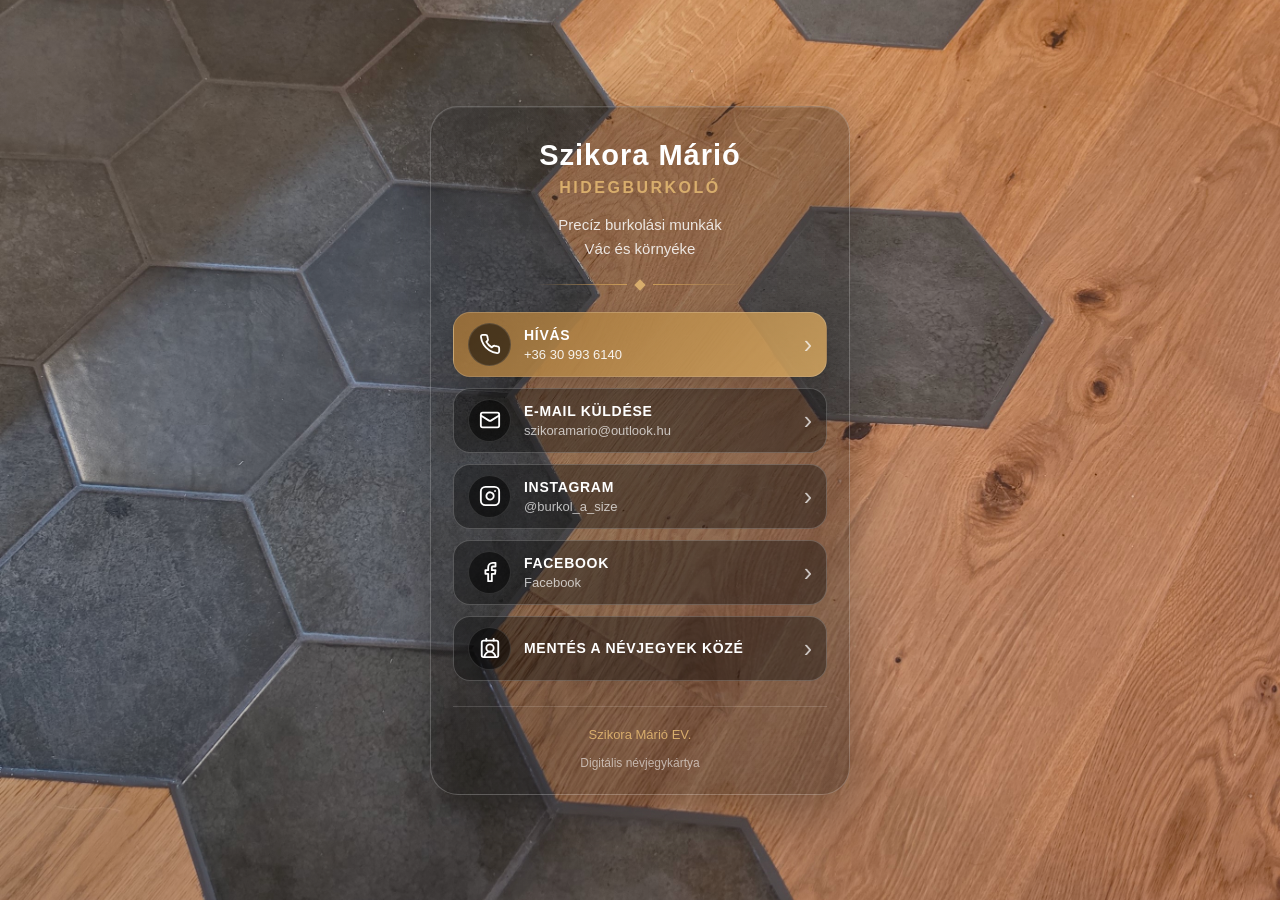
==== index.html @ cb5b865a "Update index.html" ====
<!DOCTYPE html>
<html lang="hu">

<head>
    <meta charset="UTF-8">

    <meta
        name="viewport"
        content="width=device-width, initial-scale=1.0, viewport-fit=cover">

    <meta name="theme-color" content="#111111">

    <title>Digitális névjegykártya</title>


    <!-- =====================================================
                         ITT SZERKESZD AZ ADATOKAT
         ===================================================== -->

    <script>
        const ADATOK = {

            // NÉV
            nev: "Szikora Márió",

            // VEZETÉKNÉV ÉS KERESZTNÉV A TELEFON NÉVJEGYZÉKÉHEZ
            vezeteknev: "Szikora",
            keresztnev: "Márió",

            // FOGLALKOZÁS
            foglalkozas: "Hidegburkoló",

            // RÖVID LEÍRÁS
            leiras: "Precíz burkolási munkák",

            // TELEFONSZÁM
            telefon: "+36 30 993 6140",

            // E-MAIL
            email: "szikoramario@outlook.hu",

            // INSTAGRAM FELHASZNÁLÓNÉV
            instagram: "@burkol_a_size",

            // INSTAGRAM LINK
            instagramLink: "https://instagram.com/burkol_a_size",

            // MUNKATERÜLET
            helyszin: "Vác és környéke",

            // FACEBOOK FELIRAT
            facebook: "Facebook",

            // FACEBOOK LINK
            facebookLink:
                "https://www.facebook.com/profile.php?id=61589594426608",

            // VÁLLALKOZÁS NEVE
            vallalkozas: "Szikora Márió EV.",

            // HÁTTÉRKÉP
            // Az index.html mellé kerüljön ilyen néven a kép.
            hatterkep: "hatter.jpg",

            // A LETÖLTÖTT NÉVJEGYFÁJL NEVE
            vcardFajlnev: "szikora-mario.vcf"
        };
    </script>


    <!-- =====================================================
                   INNENTŐL NEM KELL SZERKESZTENI
         ===================================================== -->

    <style>
        * {
            box-sizing: border-box;
            margin: 0;
            padding: 0;
        }

        html {
            min-height: 100%;
        }

        body {
            min-height: 100vh;

            font-family:
                -apple-system,
                BlinkMacSystemFont,
                "Segoe UI",
                Roboto,
                Arial,
                sans-serif;

            color: white;
            background-color: #111;
            background-size: cover;
            background-position: center;
            background-repeat: no-repeat;
            background-attachment: fixed;

            display: flex;
            align-items: center;
            justify-content: center;

            padding: 30px 16px;
        }

        .card {
            width: 100%;
            max-width: 420px;

            background:
                linear-gradient(
                    145deg,
                    rgba(18, 18, 18, .26),
                    rgba(8, 8, 8, .32)
                );

            border: 1px solid rgba(255, 255, 255, .22);
            border-radius: 28px;

            padding: 32px 22px 24px;

            box-shadow:
                0 20px 55px rgba(0, 0, 0, .32),
                inset 0 1px 0 rgba(255, 255, 255, .08);

            text-align: center;
        }

        h1 {
            font-size: 29px;
            font-weight: 750;
            letter-spacing: 1px;
            margin-bottom: 7px;
        }

        .job {
            color: #d8ad6c;
            font-size: 16px;
            font-weight: 650;
            letter-spacing: 2.5px;
            text-transform: uppercase;
        }

        .description {
            color: rgba(255, 255, 255, .84);
            font-size: 15px;
            line-height: 1.6;
            margin-top: 16px;
            margin-bottom: 20px;
        }

        .divider {
            display: flex;
            align-items: center;
            justify-content: center;
            gap: 9px;
            margin-bottom: 23px;
        }

        .divider::before,
        .divider::after {
            content: "";
            height: 1px;
            flex: 1;
            max-width: 90px;

            background:
                linear-gradient(
                    90deg,
                    transparent,
                    #c99b58
                );
        }

        .divider::after {
            background:
                linear-gradient(
                    90deg,
                    #c99b58,
                    transparent
                );
        }

        .diamond {
            width: 8px;
            height: 8px;
            background: #d8ad6c;
            transform: rotate(45deg);
        }

        .buttons {
            display: flex;
            flex-direction: column;
            gap: 11px;
        }

        .button {
            width: 100%;
            min-height: 64px;

            display: flex;
            align-items: center;

            text-decoration: none;
            color: white;

            background: rgba(15, 15, 15, .42);
            border: 1px solid rgba(255, 255, 255, .20);
            border-radius: 17px;

            padding: 10px 14px;

            cursor: pointer;

            transition:
                transform .18s ease,
                background .18s ease,
                border-color .18s ease;
        }

        .button:hover {
            transform: translateY(-2px);
            background: rgba(25, 25, 25, .60);
            border-color: rgba(216, 173, 108, .65);
        }

        .button:active {
            transform: scale(.985);
        }

        .button.main {
            background:
                linear-gradient(
                    135deg,
                    rgba(159, 113, 55, .88),
                    rgba(210, 164, 95, .88)
                );

            border-color: rgba(255, 255, 255, .15);
            box-shadow: 0 7px 20px rgba(0, 0, 0, .18);
        }

        .icon {
            width: 43px;
            height: 43px;
            min-width: 43px;

            display: flex;
            align-items: center;
            justify-content: center;

            margin-right: 13px;

            border-radius: 50%;
            background: rgba(0, 0, 0, .52);
            border: 1px solid rgba(255, 255, 255, .12);

            color: white;
        }

        .icon svg {
            width: 22px;
            height: 22px;

            stroke: currentColor;
            stroke-width: 2;
            stroke-linecap: round;
            stroke-linejoin: round;

            fill: none;
            display: block;
        }

        .button-text {
            flex: 1;
            min-width: 0;
            text-align: left;
        }

        .button-title,
        .button-subtitle {
            display: block;
        }

        .button-title {
            font-size: 14px;
            font-weight: 750;
            letter-spacing: .7px;
        }

        .button-subtitle {
            font-size: 13px;
            margin-top: 4px;
            color: rgba(255, 255, 255, .70);

            white-space: nowrap;
            overflow: hidden;
            text-overflow: ellipsis;
        }

        .main .button-subtitle {
            color: rgba(255, 255, 255, .90);
        }

        .arrow {
            margin-left: 10px;
            font-size: 25px;
            font-weight: 300;
            opacity: .70;
        }

        footer {
            margin-top: 25px;
            padding-top: 20px;

            border-top: 1px solid rgba(255, 255, 255, .14);

            color: rgba(255, 255, 255, .58);
            font-size: 12px;
        }

        footer strong {
            color: #d8ad6c;
            font-size: 13px;
            font-weight: 500;
        }

        @media (max-width: 480px) {
            body {
                align-items: flex-start;
                padding: 24px 14px 22px;
                background-attachment: scroll;
            }

            .card {
                padding: 30px 17px 20px;
                border-radius: 24px;
            }

            h1 {
                font-size: 25px;
            }

            .job {
                font-size: 14px;
            }

            .button {
                min-height: 60px;
            }
        }
    </style>
</head>

<body>

    <main class="card">

        <h1 id="name"></h1>

        <div
            class="job"
            id="job">
        </div>

        <p
            class="description"
            id="description">
        </p>

        <div class="divider">
            <div class="diamond"></div>
        </div>

        <div class="buttons">

            <!-- TELEFON -->

            <a
                class="button main"
                id="phoneButton">

                <span class="icon">
                    <svg viewBox="0 0 24 24" aria-hidden="true">
                        <path d="M22 16.92v3a2 2 0 0 1-2.18 2 19.79 19.79 0 0 1-8.63-3.07 19.5 19.5 0 0 1-6-6A19.79 19.79 0 0 1 2.12 4.18 2 2 0 0 1 4.11 2h3a2 2 0 0 1 2 1.72c.12.9.33 1.78.62 2.63a2 2 0 0 1-.45 2.11L8 9.73a16 16 0 0 0 6 6l1.27-1.27a2 2 0 0 1 2.11-.45c.85.29 1.73.5 2.63.62A2 2 0 0 1 22 16.92z"></path>
                    </svg>
                </span>

                <span class="button-text">
                    <span class="button-title">
                        HÍVÁS
                    </span>

                    <span
                        class="button-subtitle"
                        id="phoneText">
                    </span>
                </span>

                <span class="arrow">›</span>
            </a>

            <!-- E-MAIL -->

            <a
                class="button"
                id="emailButton">

                <span class="icon">
                    <svg viewBox="0 0 24 24" aria-hidden="true">
                        <rect
                            width="20"
                            height="16"
                            x="2"
                            y="4"
                            rx="2">
                        </rect>

                        <path d="m22 7-8.97 5.7a1.94 1.94 0 0 1-2.06 0L2 7"></path>
                    </svg>
                </span>

                <span class="button-text">
                    <span class="button-title">
                        E-MAIL KÜLDÉSE
                    </span>

                    <span
                        class="button-subtitle"
                        id="emailText">
                    </span>
                </span>

                <span class="arrow">›</span>
            </a>

            <!-- INSTAGRAM -->

            <a
                class="button"
                id="instagramButton"
                target="_blank"
                rel="noopener noreferrer">

                <span class="icon">
                    <svg viewBox="0 0 24 24" aria-hidden="true">
                        <rect
                            width="20"
                            height="20"
                            x="2"
                            y="2"
                            rx="5"
                            ry="5">
                        </rect>

                        <path d="M16 11.37A4 4 0 1 1 12.63 8 4 4 0 0 1 16 11.37z"></path>

                        <line
                            x1="17.5"
                            x2="17.51"
                            y1="6.5"
                            y2="6.5">
                        </line>
                    </svg>
                </span>

                <span class="button-text">
                    <span class="button-title">
                        INSTAGRAM
                    </span>

                    <span
                        class="button-subtitle"
                        id="instagramText">
                    </span>
                </span>

                <span class="arrow">›</span>
            </a>

            <!-- FACEBOOK -->

            <a
                class="button"
                id="facebookButton"
                target="_blank"
                rel="noopener noreferrer">

                <span class="icon">
                    <svg viewBox="0 0 24 24" aria-hidden="true">
                        <path d="M18 2h-3a5 5 0 0 0-5 5v3H7v4h3v8h4v-8h3.5l.5-4h-4V7a1 1 0 0 1 1-1h3z"></path>
                    </svg>
                </span>

                <span class="button-text">
                    <span class="button-title">
                        FACEBOOK
                    </span>

                    <span
                        class="button-subtitle"
                        id="facebookText">
                    </span>
                </span>

                <span class="arrow">›</span>
            </a>

            <!-- NÉVJEGY MENTÉSE -->

            <a
                class="button"
                id="contactButton"
                href="#">

                <span class="icon">
                    <svg viewBox="0 0 24 24" aria-hidden="true">
                        <path d="M16 2v2"></path>
                        <path d="M8 2v2"></path>
                        <path d="M17.915 22a6 6 0 0 0-12 0"></path>

                        <circle
                            cx="12"
                            cy="12"
                            r="4">
                        </circle>

                        <rect
                            x="3"
                            y="4"
                            width="18"
                            height="18"
                            rx="2">
                        </rect>
                    </svg>
                </span>

                <span class="button-text">
                    <span class="button-title">
                        MENTÉS A NÉVJEGYEK KÖZÉ
                    </span>
                </span>

                <span class="arrow">›</span>
            </a>

        </div>

        <footer>
            <strong id="company"></strong>

            <br><br>

            Digitális névjegykártya
        </footer>

    </main>


    <script>
        /* =====================================================
                         ADATOK BETÖLTÉSE
           ===================================================== */

        document.title =
            ADATOK.nev + " | " + ADATOK.foglalkozas;


        /* HÁTTÉRKÉP */

        document.body.style.backgroundImage =
            `linear-gradient(
                rgba(0, 0, 0, .08),
                rgba(0, 0, 0, .16)
            ),
            url("${ADATOK.hatterkep}")`;


        /* NÉV */

        document.getElementById("name").textContent =
            ADATOK.nev;


        /* FOGLALKOZÁS */

        document.getElementById("job").textContent =
            ADATOK.foglalkozas;


        /* LEÍRÁS ÉS HELYSZÍN */

        const description =
            document.getElementById("description");

        description.appendChild(
            document.createTextNode(ADATOK.leiras)
        );

        description.appendChild(
            document.createElement("br")
        );

        description.appendChild(
            document.createTextNode(ADATOK.helyszin)
        );


        /* TELEFON */

        const tisztaTelefon =
            ADATOK.telefon.replace(/\s+/g, "");

        document.getElementById("phoneText").textContent =
            ADATOK.telefon;

        document.getElementById("phoneButton").href =
            "tel:" + tisztaTelefon;


        /* E-MAIL */

        document.getElementById("emailText").textContent =
            ADATOK.email;

        document.getElementById("emailButton").href =
            "mailto:" + ADATOK.email;


        /* INSTAGRAM */

        document.getElementById("instagramText").textContent =
            ADATOK.instagram;

        document.getElementById("instagramButton").href =
            ADATOK.instagramLink;


        /* FACEBOOK */

        document.getElementById("facebookText").textContent =
            ADATOK.facebook;

        document.getElementById("facebookButton").href =
            ADATOK.facebookLink;


        /* VÁLLALKOZÁS */

        document.getElementById("company").textContent =
            ADATOK.vallalkozas;


        /* =====================================================
                       VCARD-BIZTONSÁGOS SZÖVEG
           ===================================================== */

        function vcardSzoveg(szoveg) {
            return String(szoveg ?? "")
                .replace(/\\/g, "\\\\")
                .replace(/\r?\n/g, "\\n")
                .replace(/;/g, "\\;")
                .replace(/,/g, "\\,");
        }


        /* =====================================================
                         NÉVJEGY ELKÉSZÍTÉSE
           ===================================================== */

        function vcardElkeszitese() {
            const sorok = [
                "BEGIN:VCARD",
                "VERSION:3.0",

                "N:" +
                    vcardSzoveg(ADATOK.vezeteknev) + ";" +
                    vcardSzoveg(ADATOK.keresztnev) + ";;;",

                "FN:" +
                    vcardSzoveg(ADATOK.nev),

                "ORG:" +
                    vcardSzoveg(ADATOK.vallalkozas),

                "TITLE:" +
                    vcardSzoveg(ADATOK.foglalkozas),

                "TEL;TYPE=CELL:" +
                    tisztaTelefon,

                "EMAIL;TYPE=INTERNET:" +
                    vcardSzoveg(ADATOK.email),

                "URL;TYPE=Instagram:" +
                    ADATOK.instagramLink,

                "URL;TYPE=Facebook:" +
                    ADATOK.facebookLink,

                "NOTE:" +
                    vcardSzoveg(
                        ADATOK.leiras + " - " + ADATOK.helyszin
                    ),

                "END:VCARD"
            ];

            /*
             * FONTOS:
             * Itt valódi CRLF sortörések készülnek.
             * Az eredeti kódban "\\r\\n" szerepelt,
             * ami nem valódi sortörést hozott létre.
             */

            return sorok.join("\r\n") + "\r\n";
        }


        /* =====================================================
                      ANDROID / IOS NÉVJEGYMENTÉS
           ===================================================== */

        document
            .getElementById("contactButton")
            .addEventListener("click", function (event) {

                event.preventDefault();

                const vcard =
                    vcardElkeszitese();

                const blob =
                    new Blob(
                        [vcard],
                        {
                            type: "text/vcard;charset=utf-8"
                        }
                    );

                const blobUrl =
                    URL.createObjectURL(blob);

                const letoltes =
                    document.createElement("a");

                letoltes.href =
                    blobUrl;

                /*
                 * iPhone/iPad felismerése.
                 *
                 * iOS-en nem adunk download attribútumot,
                 * így a böngésző meg tudja nyitni a névjegyet.
                 *
                 * Androidon és számítógépen letöltjük .vcf-ként.
                 */

                const iOS =
                    /iPad|iPhone|iPod/.test(navigator.userAgent) ||
                    (
                        navigator.platform === "MacIntel" &&
                        navigator.maxTouchPoints > 1
                    );

                if (!iOS) {
                    letoltes.download =
                        ADATOK.vcardFajlnev;
                }

                letoltes.style.display =
                    "none";

                document.body.appendChild(
                    letoltes
                );

                letoltes.click();

                setTimeout(function () {
                    letoltes.remove();

                    URL.revokeObjectURL(
                        blobUrl
                    );
                }, 10000);
            });
    </script>

</body>

</html>
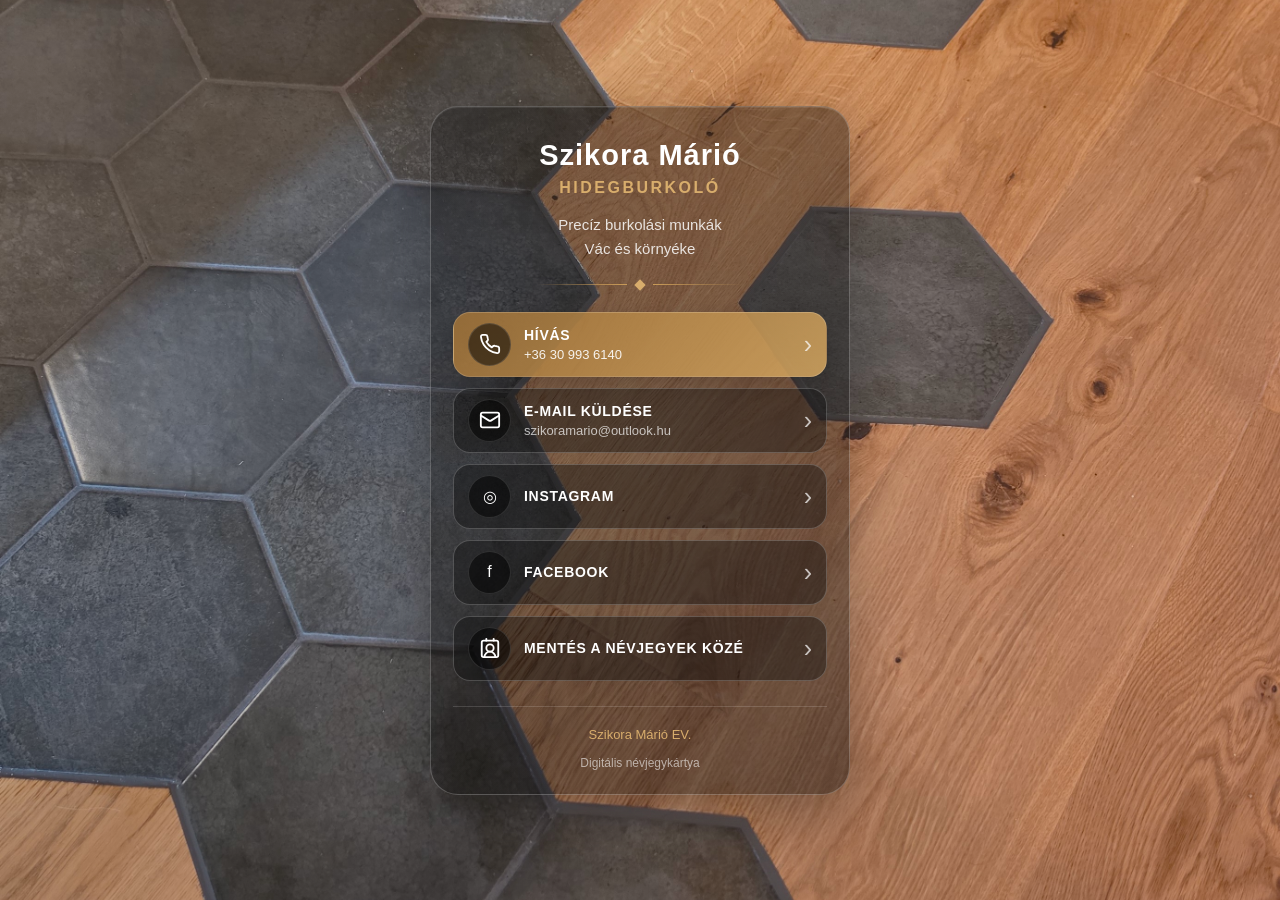
==== commit c7a4785d: "Update index.html" ====
--- a/index.html
+++ b/index.html
@@ -1,797 +1,110 @@
-<!DOCTYPE html>
+<!doctype html>
 <html lang="hu">
+<head>
+  <meta charset="utf-8">
+  <meta name="viewport" content="width=device-width,initial-scale=1,viewport-fit=cover">
+  <meta name="theme-color" content="#111111">
+  <title>Digitális névjegykártya</title>
+  <!-- CSAK EZT A RÉSZT KELL SZERKESZTENED -->
+  <script>
+    const ADATOK = {
+      nev: "Szikora Márió",
+      vezeteknev: "Szikora",
+      keresztnev: "Márió",
+      foglalkozas: "Hidegburkoló",
+      leiras: "Precíz burkolási munkák",
+      telefon: "+36 30 993 6140",
+      email: "szikoramario@outlook.hu",
+      instagram: "@burkol_a_size",
+      instagramLink: "https://instagram.com/burkol_a_size",
+      helyszin: "Vác és környéke",
+      facebook: "Facebook",
+      facebookLink: "https://www.facebook.com/profile.php?id=61589594426608",
+      vallalkozas: "Szikora Márió EV.",
+      hatterkep: "hatter.jpg",
+      vcardFajlnev: "szikora-mario.vcf"
+    };
+  </script>
+  <style>
+    *{box-sizing:border-box;margin:0;padding:0}
+    html{min-height:100%}
+    body{min-height:100vh;font-family:-apple-system,BlinkMacSystemFont,"Segoe UI",Roboto,Arial,sans-serif;color:#fff;background:#111 center/cover no-repeat fixed;display:flex;align-items:center;justify-content:center;padding:30px 16px}
+    .card{width:100%;max-width:420px;background:linear-gradient(145deg,rgba(18,18,18,.38),rgba(8,8,8,.44));border:1px solid rgba(255,255,255,.22);border-radius:28px;padding:32px 22px 24px;box-shadow:0 20px 55px rgba(0,0,0,.32),inset 0 1px 0 rgba(255,255,255,.08);text-align:center}
+    h1{font-size:29px;font-weight:750;letter-spacing:1px;margin-bottom:7px}
+    .job{color:#d8ad6c;font-size:16px;font-weight:650;letter-spacing:2.5px;text-transform:uppercase}
+    .description{color:rgba(255,255,255,.84);font-size:15px;line-height:1.6;margin:16px 0 20px}
+    .divider{display:flex;align-items:center;justify-content:center;gap:9px;margin-bottom:23px}
+    .divider:before,.divider:after{content:"";height:1px;flex:1;max-width:90px;background:linear-gradient(90deg,transparent,#c99b58)}
+    .divider:after{background:linear-gradient(90deg,#c99b58,transparent)}
+    .diamond{width:8px;height:8px;background:#d8ad6c;transform:rotate(45deg)}
+    .buttons{display:flex;flex-direction:column;gap:11px}
+    .button{width:100%;min-height:64px;display:flex;align-items:center;text-decoration:none;color:#fff;background:rgba(15,15,15,.42);border:1px solid rgba(255,255,255,.20);border-radius:17px;padding:10px 14px;transition:transform .18s,background .18s,border-color .18s;cursor:pointer}
+    .button:hover{transform:translateY(-2px);background:rgba(25,25,25,.60);border-color:rgba(216,173,108,.65)}
+    .button:active{transform:scale(.985)}
+    .button.main{background:linear-gradient(135deg,rgba(159,113,55,.88),rgba(210,164,95,.88));border-color:rgba(255,255,255,.15);box-shadow:0 7px 20px rgba(0,0,0,.18)}
+    .icon{width:43px;height:43px;min-width:43px;display:flex;align-items:center;justify-content:center;margin-right:13px;border-radius:50%;background:rgba(0,0,0,.52);border:1px solid rgba(255,255,255,.12)}
+    .icon svg{width:22px;height:22px;stroke:currentColor;stroke-width:2;stroke-linecap:round;stroke-linejoin:round;fill:none}
+    .button-text{flex:1;min-width:0;text-align:left}.button-title,.button-subtitle{display:block}.button-title{font-size:14px;font-weight:750;letter-spacing:.7px}.button-subtitle{font-size:13px;margin-top:4px;color:rgba(255,255,255,.70);white-space:nowrap;overflow:hidden;text-overflow:ellipsis}.main .button-subtitle{color:rgba(255,255,255,.90)}
+    .arrow{margin-left:10px;font-size:25px;font-weight:300;opacity:.70}
+    footer{margin-top:25px;padding-top:20px;border-top:1px solid rgba(255,255,255,.14);color:rgba(255,255,255,.58);font-size:12px}footer strong{color:#d8ad6c;font-size:13px;font-weight:500}
+    @media(max-width:480px){body{align-items:flex-start;padding:24px 14px 22px;background-attachment:scroll}.card{padding:30px 17px 20px;border-radius:24px}h1{font-size:25px}.job{font-size:14px}.button{min-height:60px}}
+  </style>
+</head>
+<body>
+<main class="card">
+  <h1 id="name"></h1>
+  <div class="job" id="job"></div>
+  <p class="description" id="description"></p>
+  <div class="divider"><div class="diamond"></div></div>
+  <div class="buttons">
+    <a class="button main" id="phoneButton"><span class="icon"><svg viewBox="0 0 24 24"><path d="M22 16.92v3a2 2 0 0 1-2.18 2 19.8 19.8 0 0 1-8.63-3.07 19.5 19.5 0 0 1-6-6 19.8 19.8 0 0 1-3.07-8.67A2 2 0 0 1 4.11 2h3a2 2 0 0 1 2 1.72c.12.9.33 1.78.62 2.63a2 2 0 0 1-.45 2.11L8 9.73a16 16 0 0 0 6 6l1.27-1.27a2 2 0 0 1 2.11-.45c.85.29 1.73.5 2.63.62A2 2 0 0 1 22 16.92z"/></svg></span><span class="button-text"><span class="button-title">HÍVÁS</span><span class="button-subtitle" id="phoneText"></span></span><span class="arrow">›</span></a>
+    <a class="button" id="emailButton"><span class="icon"><svg viewBox="0 0 24 24"><rect width="20" height="16" x="2" y="4" rx="2"/><path d="m22 7-8.97 5.7a1.94 1.94 0 0 1-2.06 0L2 7"/></svg></span><span class="button-text"><span class="button-title">E-MAIL KÜLDÉSE</span><span class="button-subtitle" id="emailText"></span></span><span class="arrow">›</span></a>
+    <a class="button" id="instagramButton" target="_blank" rel="noopener"><span class="icon">◎</span><span class="button-text"><span class="button-title">INSTAGRAM</span></span><span class="arrow">›</span></a>
+    <a class="button" id="facebookButton" target="_blank" rel="noopener"><span class="icon">f</span><span class="button-text"><span class="button-title">FACEBOOK</span></span><span class="arrow">›</span></a>
+    <a class="button" id="contactButton" href="#"><span class="icon"><svg viewBox="0 0 24 24"><path d="M16 2v2M8 2v2M17.9 22a6 6 0 0 0-12 0"/><circle cx="12" cy="12" r="4"/><rect x="3" y="4" width="18" height="18" rx="2"/></svg></span><span class="button-text"><span class="button-title">MENTÉS A NÉVJEGYEK KÖZÉ</span></span><span class="arrow">›</span></a>
+  </div>
+  <footer><strong id="company"></strong><br><br>Digitális névjegykártya</footer>
+</main>
+<script>
+  document.title=ADATOK.nev+" | "+ADATOK.foglalkozas;
+  document.body.style.backgroundImage=`linear-gradient(rgba(0,0,0,.08),rgba(0,0,0,.16)),url("${ADATOK.hatterkep}")`;
+  document.getElementById("name").textContent=ADATOK.nev;
+  document.getElementById("job").textContent=ADATOK.foglalkozas;
+  document.getElementById("description").innerHTML="";
+  document.getElementById("description").append(ADATOK.leiras,document.createElement("br"),ADATOK.helyszin);
+  const tisztaTelefon=ADATOK.telefon.replace(/\s+/g,"");
+  document.getElementById("phoneText").textContent=ADATOK.telefon;
+  document.getElementById("phoneButton").href="tel:"+tisztaTelefon;
+  document.getElementById("emailText").textContent=ADATOK.email;
+  document.getElementById("emailButton").href="mailto:"+ADATOK.email;
+  document.getElementById("instagramButton").href=ADATOK.instagramLink;
+  document.getElementById("facebookButton").href=ADATOK.facebookLink;
+  document.getElementById("company").textContent=ADATOK.vallalkozas;
 
-<head>
-    <meta charset="UTF-8">
+  function vcardSzoveg(value){return String(value??"").replace(/\\/g,"\\\\").replace(/\r?\n/g,"\\n").replace(/;/g,"\\;").replace(/,/g,"\\,")}
 
-    <meta
-        name="viewport"
-        content="width=device-width, initial-scale=1.0, viewport-fit=cover">
-
-    <meta name="theme-color" content="#111111">
-
-    <title>Digitális névjegykártya</title>
-
-
-    <!-- =====================================================
-                         ITT SZERKESZD AZ ADATOKAT
-         ===================================================== -->
-
-    <script>
-        const ADATOK = {
-
-            // NÉV
-            nev: "Szikora Márió",
-
-            // VEZETÉKNÉV ÉS KERESZTNÉV A TELEFON NÉVJEGYZÉKÉHEZ
-            vezeteknev: "Szikora",
-            keresztnev: "Márió",
-
-            // FOGLALKOZÁS
-            foglalkozas: "Hidegburkoló",
-
-            // RÖVID LEÍRÁS
-            leiras: "Precíz burkolási munkák",
-
-            // TELEFONSZÁM
-            telefon: "+36 30 993 6140",
-
-            // E-MAIL
-            email: "szikoramario@outlook.hu",
-
-            // INSTAGRAM FELHASZNÁLÓNÉV
-            instagram: "@burkol_a_size",
-
-            // INSTAGRAM LINK
-            instagramLink: "https://instagram.com/burkol_a_size",
-
-            // MUNKATERÜLET
-            helyszin: "Vác és környéke",
-
-            // FACEBOOK FELIRAT
-            facebook: "Facebook",
-
-            // FACEBOOK LINK
-            facebookLink:
-                "https://www.facebook.com/profile.php?id=61589594426608",
-
-            // VÁLLALKOZÁS NEVE
-            vallalkozas: "Szikora Márió EV.",
-
-            // HÁTTÉRKÉP
-            // Az index.html mellé kerüljön ilyen néven a kép.
-            hatterkep: "hatter.jpg",
-
-            // A LETÖLTÖTT NÉVJEGYFÁJL NEVE
-            vcardFajlnev: "szikora-mario.vcf"
-        };
-    </script>
-
-
-    <!-- =====================================================
-                   INNENTŐL NEM KELL SZERKESZTENI
-         ===================================================== -->
-
-    <style>
-        * {
-            box-sizing: border-box;
-            margin: 0;
-            padding: 0;
-        }
-
-        html {
-            min-height: 100%;
-        }
-
-        body {
-            min-height: 100vh;
-
-            font-family:
-                -apple-system,
-                BlinkMacSystemFont,
-                "Segoe UI",
-                Roboto,
-                Arial,
-                sans-serif;
-
-            color: white;
-            background-color: #111;
-            background-size: cover;
-            background-position: center;
-            background-repeat: no-repeat;
-            background-attachment: fixed;
-
-            display: flex;
-            align-items: center;
-            justify-content: center;
-
-            padding: 30px 16px;
-        }
-
-        .card {
-            width: 100%;
-            max-width: 420px;
-
-            background:
-                linear-gradient(
-                    145deg,
-                    rgba(18, 18, 18, .26),
-                    rgba(8, 8, 8, .32)
-                );
-
-            border: 1px solid rgba(255, 255, 255, .22);
-            border-radius: 28px;
-
-            padding: 32px 22px 24px;
-
-            box-shadow:
-                0 20px 55px rgba(0, 0, 0, .32),
-                inset 0 1px 0 rgba(255, 255, 255, .08);
-
-            text-align: center;
-        }
-
-        h1 {
-            font-size: 29px;
-            font-weight: 750;
-            letter-spacing: 1px;
-            margin-bottom: 7px;
-        }
-
-        .job {
-            color: #d8ad6c;
-            font-size: 16px;
-            font-weight: 650;
-            letter-spacing: 2.5px;
-            text-transform: uppercase;
-        }
-
-        .description {
-            color: rgba(255, 255, 255, .84);
-            font-size: 15px;
-            line-height: 1.6;
-            margin-top: 16px;
-            margin-bottom: 20px;
-        }
-
-        .divider {
-            display: flex;
-            align-items: center;
-            justify-content: center;
-            gap: 9px;
-            margin-bottom: 23px;
-        }
-
-        .divider::before,
-        .divider::after {
-            content: "";
-            height: 1px;
-            flex: 1;
-            max-width: 90px;
-
-            background:
-                linear-gradient(
-                    90deg,
-                    transparent,
-                    #c99b58
-                );
-        }
-
-        .divider::after {
-            background:
-                linear-gradient(
-                    90deg,
-                    #c99b58,
-                    transparent
-                );
-        }
-
-        .diamond {
-            width: 8px;
-            height: 8px;
-            background: #d8ad6c;
-            transform: rotate(45deg);
-        }
-
-        .buttons {
-            display: flex;
-            flex-direction: column;
-            gap: 11px;
-        }
-
-        .button {
-            width: 100%;
-            min-height: 64px;
-
-            display: flex;
-            align-items: center;
-
-            text-decoration: none;
-            color: white;
-
-            background: rgba(15, 15, 15, .42);
-            border: 1px solid rgba(255, 255, 255, .20);
-            border-radius: 17px;
-
-            padding: 10px 14px;
-
-            cursor: pointer;
-
-            transition:
-                transform .18s ease,
-                background .18s ease,
-                border-color .18s ease;
-        }
-
-        .button:hover {
-            transform: translateY(-2px);
-            background: rgba(25, 25, 25, .60);
-            border-color: rgba(216, 173, 108, .65);
-        }
-
-        .button:active {
-            transform: scale(.985);
-        }
-
-        .button.main {
-            background:
-                linear-gradient(
-                    135deg,
-                    rgba(159, 113, 55, .88),
-                    rgba(210, 164, 95, .88)
-                );
-
-            border-color: rgba(255, 255, 255, .15);
-            box-shadow: 0 7px 20px rgba(0, 0, 0, .18);
-        }
-
-        .icon {
-            width: 43px;
-            height: 43px;
-            min-width: 43px;
-
-            display: flex;
-            align-items: center;
-            justify-content: center;
-
-            margin-right: 13px;
-
-            border-radius: 50%;
-            background: rgba(0, 0, 0, .52);
-            border: 1px solid rgba(255, 255, 255, .12);
-
-            color: white;
-        }
-
-        .icon svg {
-            width: 22px;
-            height: 22px;
-
-            stroke: currentColor;
-            stroke-width: 2;
-            stroke-linecap: round;
-            stroke-linejoin: round;
-
-            fill: none;
-            display: block;
-        }
-
-        .button-text {
-            flex: 1;
-            min-width: 0;
-            text-align: left;
-        }
-
-        .button-title,
-        .button-subtitle {
-            display: block;
-        }
-
-        .button-title {
-            font-size: 14px;
-            font-weight: 750;
-            letter-spacing: .7px;
-        }
-
-        .button-subtitle {
-            font-size: 13px;
-            margin-top: 4px;
-            color: rgba(255, 255, 255, .70);
-
-            white-space: nowrap;
-            overflow: hidden;
-            text-overflow: ellipsis;
-        }
-
-        .main .button-subtitle {
-            color: rgba(255, 255, 255, .90);
-        }
-
-        .arrow {
-            margin-left: 10px;
-            font-size: 25px;
-            font-weight: 300;
-            opacity: .70;
-        }
-
-        footer {
-            margin-top: 25px;
-            padding-top: 20px;
-
-            border-top: 1px solid rgba(255, 255, 255, .14);
-
-            color: rgba(255, 255, 255, .58);
-            font-size: 12px;
-        }
-
-        footer strong {
-            color: #d8ad6c;
-            font-size: 13px;
-            font-weight: 500;
-        }
-
-        @media (max-width: 480px) {
-            body {
-                align-items: flex-start;
-                padding: 24px 14px 22px;
-                background-attachment: scroll;
-            }
-
-            .card {
-                padding: 30px 17px 20px;
-                border-radius: 24px;
-            }
-
-            h1 {
-                font-size: 25px;
-            }
-
-            .job {
-                font-size: 14px;
-            }
-
-            .button {
-                min-height: 60px;
-            }
-        }
-    </style>
-</head>
-
-<body>
-
-    <main class="card">
-
-        <h1 id="name"></h1>
-
-        <div
-            class="job"
-            id="job">
-        </div>
-
-        <p
-            class="description"
-            id="description">
-        </p>
-
-        <div class="divider">
-            <div class="diamond"></div>
-        </div>
-
-        <div class="buttons">
-
-            <!-- TELEFON -->
-
-            <a
-                class="button main"
-                id="phoneButton">
-
-                <span class="icon">
-                    <svg viewBox="0 0 24 24" aria-hidden="true">
-                        <path d="M22 16.92v3a2 2 0 0 1-2.18 2 19.79 19.79 0 0 1-8.63-3.07 19.5 19.5 0 0 1-6-6A19.79 19.79 0 0 1 2.12 4.18 2 2 0 0 1 4.11 2h3a2 2 0 0 1 2 1.72c.12.9.33 1.78.62 2.63a2 2 0 0 1-.45 2.11L8 9.73a16 16 0 0 0 6 6l1.27-1.27a2 2 0 0 1 2.11-.45c.85.29 1.73.5 2.63.62A2 2 0 0 1 22 16.92z"></path>
-                    </svg>
-                </span>
-
-                <span class="button-text">
-                    <span class="button-title">
-                        HÍVÁS
-                    </span>
-
-                    <span
-                        class="button-subtitle"
-                        id="phoneText">
-                    </span>
-                </span>
-
-                <span class="arrow">›</span>
-            </a>
-
-            <!-- E-MAIL -->
-
-            <a
-                class="button"
-                id="emailButton">
-
-                <span class="icon">
-                    <svg viewBox="0 0 24 24" aria-hidden="true">
-                        <rect
-                            width="20"
-                            height="16"
-                            x="2"
-                            y="4"
-                            rx="2">
-                        </rect>
-
-                        <path d="m22 7-8.97 5.7a1.94 1.94 0 0 1-2.06 0L2 7"></path>
-                    </svg>
-                </span>
-
-                <span class="button-text">
-                    <span class="button-title">
-                        E-MAIL KÜLDÉSE
-                    </span>
-
-                    <span
-                        class="button-subtitle"
-                        id="emailText">
-                    </span>
-                </span>
-
-                <span class="arrow">›</span>
-            </a>
-
-            <!-- INSTAGRAM -->
-
-            <a
-                class="button"
-                id="instagramButton"
-                target="_blank"
-                rel="noopener noreferrer">
-
-                <span class="icon">
-                    <svg viewBox="0 0 24 24" aria-hidden="true">
-                        <rect
-                            width="20"
-                            height="20"
-                            x="2"
-                            y="2"
-                            rx="5"
-                            ry="5">
-                        </rect>
-
-                        <path d="M16 11.37A4 4 0 1 1 12.63 8 4 4 0 0 1 16 11.37z"></path>
-
-                        <line
-                            x1="17.5"
-                            x2="17.51"
-                            y1="6.5"
-                            y2="6.5">
-                        </line>
-                    </svg>
-                </span>
-
-                <span class="button-text">
-                    <span class="button-title">
-                        INSTAGRAM
-                    </span>
-
-                    <span
-                        class="button-subtitle"
-                        id="instagramText">
-                    </span>
-                </span>
-
-                <span class="arrow">›</span>
-            </a>
-
-            <!-- FACEBOOK -->
-
-            <a
-                class="button"
-                id="facebookButton"
-                target="_blank"
-                rel="noopener noreferrer">
-
-                <span class="icon">
-                    <svg viewBox="0 0 24 24" aria-hidden="true">
-                        <path d="M18 2h-3a5 5 0 0 0-5 5v3H7v4h3v8h4v-8h3.5l.5-4h-4V7a1 1 0 0 1 1-1h3z"></path>
-                    </svg>
-                </span>
-
-                <span class="button-text">
-                    <span class="button-title">
-                        FACEBOOK
-                    </span>
-
-                    <span
-                        class="button-subtitle"
-                        id="facebookText">
-                    </span>
-                </span>
-
-                <span class="arrow">›</span>
-            </a>
-
-            <!-- NÉVJEGY MENTÉSE -->
-
-            <a
-                class="button"
-                id="contactButton"
-                href="#">
-
-                <span class="icon">
-                    <svg viewBox="0 0 24 24" aria-hidden="true">
-                        <path d="M16 2v2"></path>
-                        <path d="M8 2v2"></path>
-                        <path d="M17.915 22a6 6 0 0 0-12 0"></path>
-
-                        <circle
-                            cx="12"
-                            cy="12"
-                            r="4">
-                        </circle>
-
-                        <rect
-                            x="3"
-                            y="4"
-                            width="18"
-                            height="18"
-                            rx="2">
-                        </rect>
-                    </svg>
-                </span>
-
-                <span class="button-text">
-                    <span class="button-title">
-                        MENTÉS A NÉVJEGYEK KÖZÉ
-                    </span>
-                </span>
-
-                <span class="arrow">›</span>
-            </a>
-
-        </div>
-
-        <footer>
-            <strong id="company"></strong>
-
-            <br><br>
-
-            Digitális névjegykártya
-        </footer>
-
-    </main>
-
-
-    <script>
-        /* =====================================================
-                         ADATOK BETÖLTÉSE
-           ===================================================== */
-
-        document.title =
-            ADATOK.nev + " | " + ADATOK.foglalkozas;
-
-
-        /* HÁTTÉRKÉP */
-
-        document.body.style.backgroundImage =
-            `linear-gradient(
-                rgba(0, 0, 0, .08),
-                rgba(0, 0, 0, .16)
-            ),
-            url("${ADATOK.hatterkep}")`;
-
-
-        /* NÉV */
-
-        document.getElementById("name").textContent =
-            ADATOK.nev;
-
-
-        /* FOGLALKOZÁS */
-
-        document.getElementById("job").textContent =
-            ADATOK.foglalkozas;
-
-
-        /* LEÍRÁS ÉS HELYSZÍN */
-
-        const description =
-            document.getElementById("description");
-
-        description.appendChild(
-            document.createTextNode(ADATOK.leiras)
-        );
-
-        description.appendChild(
-            document.createElement("br")
-        );
-
-        description.appendChild(
-            document.createTextNode(ADATOK.helyszin)
-        );
-
-
-        /* TELEFON */
-
-        const tisztaTelefon =
-            ADATOK.telefon.replace(/\s+/g, "");
-
-        document.getElementById("phoneText").textContent =
-            ADATOK.telefon;
-
-        document.getElementById("phoneButton").href =
-            "tel:" + tisztaTelefon;
-
-
-        /* E-MAIL */
-
-        document.getElementById("emailText").textContent =
-            ADATOK.email;
-
-        document.getElementById("emailButton").href =
-            "mailto:" + ADATOK.email;
-
-
-        /* INSTAGRAM */
-
-        document.getElementById("instagramText").textContent =
-            ADATOK.instagram;
-
-        document.getElementById("instagramButton").href =
-            ADATOK.instagramLink;
-
-
-        /* FACEBOOK */
-
-        document.getElementById("facebookText").textContent =
-            ADATOK.facebook;
-
-        document.getElementById("facebookButton").href =
-            ADATOK.facebookLink;
-
-
-        /* VÁLLALKOZÁS */
-
-        document.getElementById("company").textContent =
-            ADATOK.vallalkozas;
-
-
-        /* =====================================================
-                       VCARD-BIZTONSÁGOS SZÖVEG
-           ===================================================== */
-
-        function vcardSzoveg(szoveg) {
-            return String(szoveg ?? "")
-                .replace(/\\/g, "\\\\")
-                .replace(/\r?\n/g, "\\n")
-                .replace(/;/g, "\\;")
-                .replace(/,/g, "\\,");
-        }
-
-
-        /* =====================================================
-                         NÉVJEGY ELKÉSZÍTÉSE
-           ===================================================== */
-
-        function vcardElkeszitese() {
-            const sorok = [
-                "BEGIN:VCARD",
-                "VERSION:3.0",
-
-                "N:" +
-                    vcardSzoveg(ADATOK.vezeteknev) + ";" +
-                    vcardSzoveg(ADATOK.keresztnev) + ";;;",
-
-                "FN:" +
-                    vcardSzoveg(ADATOK.nev),
-
-                "ORG:" +
-                    vcardSzoveg(ADATOK.vallalkozas),
-
-                "TITLE:" +
-                    vcardSzoveg(ADATOK.foglalkozas),
-
-                "TEL;TYPE=CELL:" +
-                    tisztaTelefon,
-
-                "EMAIL;TYPE=INTERNET:" +
-                    vcardSzoveg(ADATOK.email),
-
-                "URL;TYPE=Instagram:" +
-                    ADATOK.instagramLink,
-
-                "URL;TYPE=Facebook:" +
-                    ADATOK.facebookLink,
-
-                "NOTE:" +
-                    vcardSzoveg(
-                        ADATOK.leiras + " - " + ADATOK.helyszin
-                    ),
-
-                "END:VCARD"
-            ];
-
-            /*
-             * FONTOS:
-             * Itt valódi CRLF sortörések készülnek.
-             * Az eredeti kódban "\\r\\n" szerepelt,
-             * ami nem valódi sortörést hozott létre.
-             */
-
-            return sorok.join("\r\n") + "\r\n";
-        }
-
-
-        /* =====================================================
-                      ANDROID / IOS NÉVJEGYMENTÉS
-           ===================================================== */
-
-        document
-            .getElementById("contactButton")
-            .addEventListener("click", function (event) {
-
-                event.preventDefault();
-
-                const vcard =
-                    vcardElkeszitese();
-
-                const blob =
-                    new Blob(
-                        [vcard],
-                        {
-                            type: "text/vcard;charset=utf-8"
-                        }
-                    );
-
-                const blobUrl =
-                    URL.createObjectURL(blob);
-
-                const letoltes =
-                    document.createElement("a");
-
-                letoltes.href =
-                    blobUrl;
-
-                /*
-                 * iPhone/iPad felismerése.
-                 *
-                 * iOS-en nem adunk download attribútumot,
-                 * így a böngésző meg tudja nyitni a névjegyet.
-                 *
-                 * Androidon és számítógépen letöltjük .vcf-ként.
-                 */
-
-                const iOS =
-                    /iPad|iPhone|iPod/.test(navigator.userAgent) ||
-                    (
-                        navigator.platform === "MacIntel" &&
-                        navigator.maxTouchPoints > 1
-                    );
-
-                if (!iOS) {
-                    letoltes.download =
-                        ADATOK.vcardFajlnev;
-                }
-
-                letoltes.style.display =
-                    "none";
-
-                document.body.appendChild(
-                    letoltes
-                );
-
-                letoltes.click();
-
-                setTimeout(function () {
-                    letoltes.remove();
-
-                    URL.revokeObjectURL(
-                        blobUrl
-                    );
-                }, 10000);
-            });
-    </script>
-
+  document.getElementById("contactButton").addEventListener("click",function(event){
+    event.preventDefault();
+    /* A mentett névjegy szándékosan csak nevet, telefonszámot és e-mailt tartalmaz. */
+    const vcard=[
+      "BEGIN:VCARD",
+      "VERSION:3.0",
+      "N:"+vcardSzoveg(ADATOK.vezeteknev)+";"+vcardSzoveg(ADATOK.keresztnev)+";;;",
+      "FN:"+vcardSzoveg(ADATOK.nev),
+      "TEL;TYPE=CELL:"+tisztaTelefon,
+      "EMAIL;TYPE=INTERNET:"+vcardSzoveg(ADATOK.email),
+      "END:VCARD"
+    ].join("\r\n")+"\r\n";
+    const url=URL.createObjectURL(new Blob([vcard],{type:"text/vcard;charset=utf-8"}));
+    const link=document.createElement("a");
+    const iOS=/iPad|iPhone|iPod/.test(navigator.userAgent)||(navigator.platform==="MacIntel"&&navigator.maxTouchPoints>1);
+    link.href=url;
+    if(!iOS) link.download=ADATOK.vcardFajlnev;
+    link.style.display="none";
+    document.body.appendChild(link);
+    link.click();
+    setTimeout(function(){link.remove();URL.revokeObjectURL(url)},10000);
+  });
+</script>
 </body>
-
 </html>
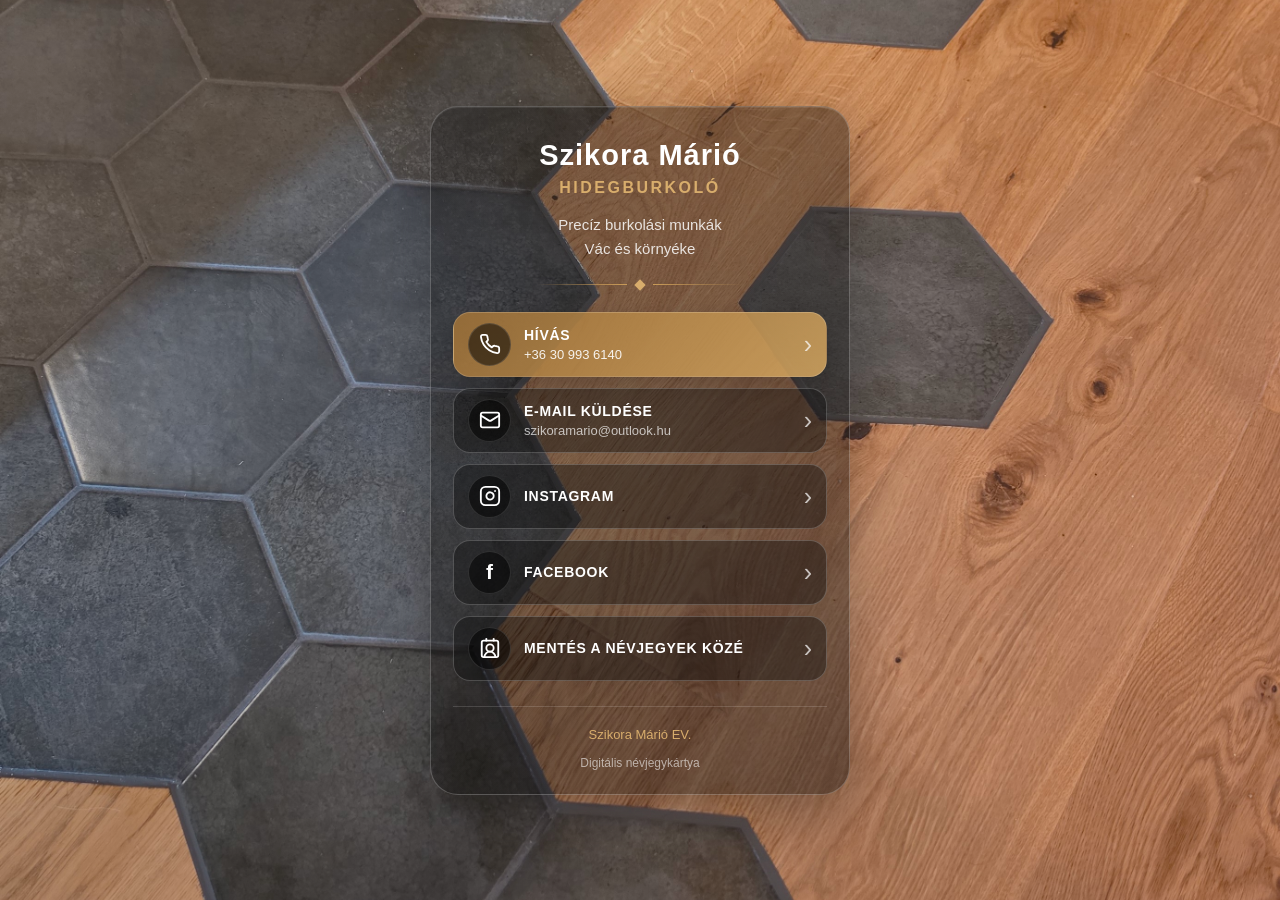
==== commit 15c5f1c1: "Update index.html" ====
--- a/index.html
+++ b/index.html
@@ -5,6 +5,7 @@
   <meta name="viewport" content="width=device-width,initial-scale=1,viewport-fit=cover">
   <meta name="theme-color" content="#111111">
   <title>Digitális névjegykártya</title>
+
   <!-- CSAK EZT A RÉSZT KELL SZERKESZTENED -->
   <script>
     const ADATOK = {
@@ -15,6 +16,10 @@
       leiras: "Precíz burkolási munkák",
       telefon: "+36 30 993 6140",
       email: "szikoramario@outlook.hu",
+
+      // Ez jelenik meg a mentett névjegy munkahely mezőjében
+      nevjegyMegjeloles: "Hidegburkolás",
+
       instagram: "@burkol_a_size",
       instagramLink: "https://instagram.com/burkol_a_size",
       helyszin: "Vác és környéke",
@@ -25,86 +30,669 @@
       vcardFajlnev: "szikora-mario.vcf"
     };
   </script>
+
   <style>
-    *{box-sizing:border-box;margin:0;padding:0}
-    html{min-height:100%}
-    body{min-height:100vh;font-family:-apple-system,BlinkMacSystemFont,"Segoe UI",Roboto,Arial,sans-serif;color:#fff;background:#111 center/cover no-repeat fixed;display:flex;align-items:center;justify-content:center;padding:30px 16px}
-    .card{width:100%;max-width:420px;background:linear-gradient(145deg,rgba(18,18,18,.38),rgba(8,8,8,.44));border:1px solid rgba(255,255,255,.22);border-radius:28px;padding:32px 22px 24px;box-shadow:0 20px 55px rgba(0,0,0,.32),inset 0 1px 0 rgba(255,255,255,.08);text-align:center}
-    h1{font-size:29px;font-weight:750;letter-spacing:1px;margin-bottom:7px}
-    .job{color:#d8ad6c;font-size:16px;font-weight:650;letter-spacing:2.5px;text-transform:uppercase}
-    .description{color:rgba(255,255,255,.84);font-size:15px;line-height:1.6;margin:16px 0 20px}
-    .divider{display:flex;align-items:center;justify-content:center;gap:9px;margin-bottom:23px}
-    .divider:before,.divider:after{content:"";height:1px;flex:1;max-width:90px;background:linear-gradient(90deg,transparent,#c99b58)}
-    .divider:after{background:linear-gradient(90deg,#c99b58,transparent)}
-    .diamond{width:8px;height:8px;background:#d8ad6c;transform:rotate(45deg)}
-    .buttons{display:flex;flex-direction:column;gap:11px}
-    .button{width:100%;min-height:64px;display:flex;align-items:center;text-decoration:none;color:#fff;background:rgba(15,15,15,.42);border:1px solid rgba(255,255,255,.20);border-radius:17px;padding:10px 14px;transition:transform .18s,background .18s,border-color .18s;cursor:pointer}
-    .button:hover{transform:translateY(-2px);background:rgba(25,25,25,.60);border-color:rgba(216,173,108,.65)}
-    .button:active{transform:scale(.985)}
-    .button.main{background:linear-gradient(135deg,rgba(159,113,55,.88),rgba(210,164,95,.88));border-color:rgba(255,255,255,.15);box-shadow:0 7px 20px rgba(0,0,0,.18)}
-    .icon{width:43px;height:43px;min-width:43px;display:flex;align-items:center;justify-content:center;margin-right:13px;border-radius:50%;background:rgba(0,0,0,.52);border:1px solid rgba(255,255,255,.12)}
-    .icon svg{width:22px;height:22px;stroke:currentColor;stroke-width:2;stroke-linecap:round;stroke-linejoin:round;fill:none}
-    .button-text{flex:1;min-width:0;text-align:left}.button-title,.button-subtitle{display:block}.button-title{font-size:14px;font-weight:750;letter-spacing:.7px}.button-subtitle{font-size:13px;margin-top:4px;color:rgba(255,255,255,.70);white-space:nowrap;overflow:hidden;text-overflow:ellipsis}.main .button-subtitle{color:rgba(255,255,255,.90)}
-    .arrow{margin-left:10px;font-size:25px;font-weight:300;opacity:.70}
-    footer{margin-top:25px;padding-top:20px;border-top:1px solid rgba(255,255,255,.14);color:rgba(255,255,255,.58);font-size:12px}footer strong{color:#d8ad6c;font-size:13px;font-weight:500}
-    @media(max-width:480px){body{align-items:flex-start;padding:24px 14px 22px;background-attachment:scroll}.card{padding:30px 17px 20px;border-radius:24px}h1{font-size:25px}.job{font-size:14px}.button{min-height:60px}}
+    * {
+      box-sizing: border-box;
+      margin: 0;
+      padding: 0;
+    }
+
+    html {
+      min-height: 100%;
+    }
+
+    body {
+      min-height: 100vh;
+      font-family:
+        -apple-system,
+        BlinkMacSystemFont,
+        "Segoe UI",
+        Roboto,
+        Arial,
+        sans-serif;
+
+      color: #fff;
+      background-color: #111;
+      background-size: cover;
+      background-position: center;
+      background-repeat: no-repeat;
+      background-attachment: fixed;
+
+      display: flex;
+      align-items: center;
+      justify-content: center;
+
+      padding: 30px 16px;
+    }
+
+    .card {
+      width: 100%;
+      max-width: 420px;
+
+      /* Enyhén sötétebb, homályosítás nélkül */
+      background:
+        linear-gradient(
+          145deg,
+          rgba(18, 18, 18, .38),
+          rgba(8, 8, 8, .44)
+        );
+
+      border: 1px solid rgba(255, 255, 255, .22);
+      border-radius: 28px;
+
+      padding: 32px 22px 24px;
+
+      box-shadow:
+        0 20px 55px rgba(0, 0, 0, .32),
+        inset 0 1px 0 rgba(255, 255, 255, .08);
+
+      text-align: center;
+    }
+
+    h1 {
+      font-size: 29px;
+      font-weight: 750;
+      letter-spacing: 1px;
+      margin-bottom: 7px;
+    }
+
+    .job {
+      color: #d8ad6c;
+      font-size: 16px;
+      font-weight: 650;
+      letter-spacing: 2.5px;
+      text-transform: uppercase;
+    }
+
+    .description {
+      color: rgba(255, 255, 255, .84);
+      font-size: 15px;
+      line-height: 1.6;
+      margin: 16px 0 20px;
+    }
+
+    .divider {
+      display: flex;
+      align-items: center;
+      justify-content: center;
+      gap: 9px;
+      margin-bottom: 23px;
+    }
+
+    .divider::before,
+    .divider::after {
+      content: "";
+      height: 1px;
+      flex: 1;
+      max-width: 90px;
+
+      background:
+        linear-gradient(
+          90deg,
+          transparent,
+          #c99b58
+        );
+    }
+
+    .divider::after {
+      background:
+        linear-gradient(
+          90deg,
+          #c99b58,
+          transparent
+        );
+    }
+
+    .diamond {
+      width: 8px;
+      height: 8px;
+      background: #d8ad6c;
+      transform: rotate(45deg);
+    }
+
+    .buttons {
+      display: flex;
+      flex-direction: column;
+      gap: 11px;
+    }
+
+    .button {
+      width: 100%;
+      min-height: 64px;
+
+      display: flex;
+      align-items: center;
+
+      text-decoration: none;
+      color: #fff;
+
+      background: rgba(15, 15, 15, .42);
+      border: 1px solid rgba(255, 255, 255, .20);
+      border-radius: 17px;
+
+      padding: 10px 14px;
+      cursor: pointer;
+
+      transition:
+        transform .18s ease,
+        background .18s ease,
+        border-color .18s ease;
+    }
+
+    .button:hover {
+      transform: translateY(-2px);
+      background: rgba(25, 25, 25, .60);
+      border-color: rgba(216, 173, 108, .65);
+    }
+
+    .button:active {
+      transform: scale(.985);
+    }
+
+    .button.main {
+      background:
+        linear-gradient(
+          135deg,
+          rgba(159, 113, 55, .88),
+          rgba(210, 164, 95, .88)
+        );
+
+      border-color: rgba(255, 255, 255, .15);
+      box-shadow: 0 7px 20px rgba(0, 0, 0, .18);
+    }
+
+    .icon {
+      width: 43px;
+      height: 43px;
+      min-width: 43px;
+
+      display: flex;
+      align-items: center;
+      justify-content: center;
+
+      margin-right: 13px;
+
+      border-radius: 50%;
+      background: rgba(0, 0, 0, .52);
+      border: 1px solid rgba(255, 255, 255, .12);
+    }
+
+    .icon svg {
+      width: 22px;
+      height: 22px;
+
+      stroke: currentColor;
+      stroke-width: 2;
+      stroke-linecap: round;
+      stroke-linejoin: round;
+
+      fill: none;
+    }
+
+    .social-icon {
+      font-size: 21px;
+      font-weight: 700;
+    }
+
+    .button-text {
+      flex: 1;
+      min-width: 0;
+      text-align: left;
+    }
+
+    .button-title,
+    .button-subtitle {
+      display: block;
+    }
+
+    .button-title {
+      font-size: 14px;
+      font-weight: 750;
+      letter-spacing: .7px;
+    }
+
+    .button-subtitle {
+      font-size: 13px;
+      margin-top: 4px;
+      color: rgba(255, 255, 255, .70);
+
+      white-space: nowrap;
+      overflow: hidden;
+      text-overflow: ellipsis;
+    }
+
+    .main .button-subtitle {
+      color: rgba(255, 255, 255, .90);
+    }
+
+    .arrow {
+      margin-left: 10px;
+      font-size: 25px;
+      font-weight: 300;
+      opacity: .70;
+    }
+
+    footer {
+      margin-top: 25px;
+      padding-top: 20px;
+      border-top: 1px solid rgba(255, 255, 255, .14);
+      color: rgba(255, 255, 255, .58);
+      font-size: 12px;
+    }
+
+    footer strong {
+      color: #d8ad6c;
+      font-size: 13px;
+      font-weight: 500;
+    }
+
+    @media (max-width: 480px) {
+      body {
+        align-items: flex-start;
+        padding: 24px 14px 22px;
+        background-attachment: scroll;
+      }
+
+      .card {
+        padding: 30px 17px 20px;
+        border-radius: 24px;
+      }
+
+      h1 {
+        font-size: 25px;
+      }
+
+      .job {
+        font-size: 14px;
+      }
+
+      .button {
+        min-height: 60px;
+      }
+    }
   </style>
 </head>
+
 <body>
-<main class="card">
-  <h1 id="name"></h1>
-  <div class="job" id="job"></div>
-  <p class="description" id="description"></p>
-  <div class="divider"><div class="diamond"></div></div>
-  <div class="buttons">
-    <a class="button main" id="phoneButton"><span class="icon"><svg viewBox="0 0 24 24"><path d="M22 16.92v3a2 2 0 0 1-2.18 2 19.8 19.8 0 0 1-8.63-3.07 19.5 19.5 0 0 1-6-6 19.8 19.8 0 0 1-3.07-8.67A2 2 0 0 1 4.11 2h3a2 2 0 0 1 2 1.72c.12.9.33 1.78.62 2.63a2 2 0 0 1-.45 2.11L8 9.73a16 16 0 0 0 6 6l1.27-1.27a2 2 0 0 1 2.11-.45c.85.29 1.73.5 2.63.62A2 2 0 0 1 22 16.92z"/></svg></span><span class="button-text"><span class="button-title">HÍVÁS</span><span class="button-subtitle" id="phoneText"></span></span><span class="arrow">›</span></a>
-    <a class="button" id="emailButton"><span class="icon"><svg viewBox="0 0 24 24"><rect width="20" height="16" x="2" y="4" rx="2"/><path d="m22 7-8.97 5.7a1.94 1.94 0 0 1-2.06 0L2 7"/></svg></span><span class="button-text"><span class="button-title">E-MAIL KÜLDÉSE</span><span class="button-subtitle" id="emailText"></span></span><span class="arrow">›</span></a>
-    <a class="button" id="instagramButton" target="_blank" rel="noopener"><span class="icon">◎</span><span class="button-text"><span class="button-title">INSTAGRAM</span></span><span class="arrow">›</span></a>
-    <a class="button" id="facebookButton" target="_blank" rel="noopener"><span class="icon">f</span><span class="button-text"><span class="button-title">FACEBOOK</span></span><span class="arrow">›</span></a>
-    <a class="button" id="contactButton" href="#"><span class="icon"><svg viewBox="0 0 24 24"><path d="M16 2v2M8 2v2M17.9 22a6 6 0 0 0-12 0"/><circle cx="12" cy="12" r="4"/><rect x="3" y="4" width="18" height="18" rx="2"/></svg></span><span class="button-text"><span class="button-title">MENTÉS A NÉVJEGYEK KÖZÉ</span></span><span class="arrow">›</span></a>
-  </div>
-  <footer><strong id="company"></strong><br><br>Digitális névjegykártya</footer>
-</main>
-<script>
-  document.title=ADATOK.nev+" | "+ADATOK.foglalkozas;
-  document.body.style.backgroundImage=`linear-gradient(rgba(0,0,0,.08),rgba(0,0,0,.16)),url("${ADATOK.hatterkep}")`;
-  document.getElementById("name").textContent=ADATOK.nev;
-  document.getElementById("job").textContent=ADATOK.foglalkozas;
-  document.getElementById("description").innerHTML="";
-  document.getElementById("description").append(ADATOK.leiras,document.createElement("br"),ADATOK.helyszin);
-  const tisztaTelefon=ADATOK.telefon.replace(/\s+/g,"");
-  document.getElementById("phoneText").textContent=ADATOK.telefon;
-  document.getElementById("phoneButton").href="tel:"+tisztaTelefon;
-  document.getElementById("emailText").textContent=ADATOK.email;
-  document.getElementById("emailButton").href="mailto:"+ADATOK.email;
-  document.getElementById("instagramButton").href=ADATOK.instagramLink;
-  document.getElementById("facebookButton").href=ADATOK.facebookLink;
-  document.getElementById("company").textContent=ADATOK.vallalkozas;
-
-  function vcardSzoveg(value){return String(value??"").replace(/\\/g,"\\\\").replace(/\r?\n/g,"\\n").replace(/;/g,"\\;").replace(/,/g,"\\,")}
-
-  document.getElementById("contactButton").addEventListener("click",function(event){
-    event.preventDefault();
-    /* A mentett névjegy szándékosan csak nevet, telefonszámot és e-mailt tartalmaz. */
-    const vcard=[
-      "BEGIN:VCARD",
-      "VERSION:3.0",
-      "N:"+vcardSzoveg(ADATOK.vezeteknev)+";"+vcardSzoveg(ADATOK.keresztnev)+";;;",
-      "FN:"+vcardSzoveg(ADATOK.nev),
-      "TEL;TYPE=CELL:"+tisztaTelefon,
-      "EMAIL;TYPE=INTERNET:"+vcardSzoveg(ADATOK.email),
-      "END:VCARD"
-    ].join("\r\n")+"\r\n";
-    const url=URL.createObjectURL(new Blob([vcard],{type:"text/vcard;charset=utf-8"}));
-    const link=document.createElement("a");
-    const iOS=/iPad|iPhone|iPod/.test(navigator.userAgent)||(navigator.platform==="MacIntel"&&navigator.maxTouchPoints>1);
-    link.href=url;
-    if(!iOS) link.download=ADATOK.vcardFajlnev;
-    link.style.display="none";
-    document.body.appendChild(link);
-    link.click();
-    setTimeout(function(){link.remove();URL.revokeObjectURL(url)},10000);
-  });
-</script>
+
+  <main class="card">
+
+    <h1 id="name"></h1>
+
+    <div
+      class="job"
+      id="job">
+    </div>
+
+    <p
+      class="description"
+      id="description">
+    </p>
+
+    <div class="divider">
+      <div class="diamond"></div>
+    </div>
+
+    <div class="buttons">
+
+      <!-- TELEFON -->
+
+      <a
+        class="button main"
+        id="phoneButton">
+
+        <span class="icon">
+          <svg viewBox="0 0 24 24" aria-hidden="true">
+            <path d="M22 16.92v3a2 2 0 0 1-2.18 2 19.8 19.8 0 0 1-8.63-3.07 19.5 19.5 0 0 1-6-6 19.8 19.8 0 0 1-3.07-8.67A2 2 0 0 1 4.11 2h3a2 2 0 0 1 2 1.72c.12.9.33 1.78.62 2.63a2 2 0 0 1-.45 2.11L8 9.73a16 16 0 0 0 6 6l1.27-1.27a2 2 0 0 1 2.11-.45c.85.29 1.73.5 2.63.62A2 2 0 0 1 22 16.92z"></path>
+          </svg>
+        </span>
+
+        <span class="button-text">
+          <span class="button-title">
+            HÍVÁS
+          </span>
+
+          <span
+            class="button-subtitle"
+            id="phoneText">
+          </span>
+        </span>
+
+        <span class="arrow">›</span>
+      </a>
+
+
+      <!-- E-MAIL -->
+
+      <a
+        class="button"
+        id="emailButton">
+
+        <span class="icon">
+          <svg viewBox="0 0 24 24" aria-hidden="true">
+            <rect
+              width="20"
+              height="16"
+              x="2"
+              y="4"
+              rx="2">
+            </rect>
+
+            <path d="m22 7-8.97 5.7a1.94 1.94 0 0 1-2.06 0L2 7"></path>
+          </svg>
+        </span>
+
+        <span class="button-text">
+          <span class="button-title">
+            E-MAIL KÜLDÉSE
+          </span>
+
+          <span
+            class="button-subtitle"
+            id="emailText">
+          </span>
+        </span>
+
+        <span class="arrow">›</span>
+      </a>
+
+
+      <!-- INSTAGRAM -->
+
+      <a
+        class="button"
+        id="instagramButton"
+        target="_blank"
+        rel="noopener noreferrer">
+
+        <span class="icon">
+          <svg viewBox="0 0 24 24" aria-hidden="true">
+            <rect
+              width="20"
+              height="20"
+              x="2"
+              y="2"
+              rx="5"
+              ry="5">
+            </rect>
+
+            <path d="M16 11.37A4 4 0 1 1 12.63 8 4 4 0 0 1 16 11.37z"></path>
+
+            <line
+              x1="17.5"
+              x2="17.51"
+              y1="6.5"
+              y2="6.5">
+            </line>
+          </svg>
+        </span>
+
+        <span class="button-text">
+          <span class="button-title">
+            INSTAGRAM
+          </span>
+        </span>
+
+        <span class="arrow">›</span>
+      </a>
+
+
+      <!-- FACEBOOK -->
+
+      <a
+        class="button"
+        id="facebookButton"
+        target="_blank"
+        rel="noopener noreferrer">
+
+        <span class="icon social-icon">
+          f
+        </span>
+
+        <span class="button-text">
+          <span class="button-title">
+            FACEBOOK
+          </span>
+        </span>
+
+        <span class="arrow">›</span>
+      </a>
+
+
+      <!-- NÉVJEGY MENTÉSE -->
+
+      <a
+        class="button"
+        id="contactButton"
+        href="#">
+
+        <span class="icon">
+          <svg viewBox="0 0 24 24" aria-hidden="true">
+            <path d="M16 2v2"></path>
+            <path d="M8 2v2"></path>
+            <path d="M17.9 22a6 6 0 0 0-12 0"></path>
+
+            <circle
+              cx="12"
+              cy="12"
+              r="4">
+            </circle>
+
+            <rect
+              x="3"
+              y="4"
+              width="18"
+              height="18"
+              rx="2">
+            </rect>
+          </svg>
+        </span>
+
+        <span class="button-text">
+          <span class="button-title">
+            MENTÉS A NÉVJEGYEK KÖZÉ
+          </span>
+        </span>
+
+        <span class="arrow">›</span>
+      </a>
+
+    </div>
+
+    <footer>
+      <strong id="company"></strong>
+
+      <br><br>
+
+      Digitális névjegykártya
+    </footer>
+
+  </main>
+
+
+  <script>
+    /* OLDAL ADATAINAK BETÖLTÉSE */
+
+    document.title =
+      ADATOK.nev + " | " + ADATOK.foglalkozas;
+
+
+    /* HÁTTÉRKÉP */
+
+    document.body.style.backgroundImage =
+      `linear-gradient(
+        rgba(0, 0, 0, .08),
+        rgba(0, 0, 0, .16)
+      ),
+      url("${ADATOK.hatterkep}")`;
+
+
+    /* NÉV */
+
+    document.getElementById("name").textContent =
+      ADATOK.nev;
+
+
+    /* FOGLALKOZÁS */
+
+    document.getElementById("job").textContent =
+      ADATOK.foglalkozas;
+
+
+    /* LEÍRÁS ÉS HELYSZÍN */
+
+    const description =
+      document.getElementById("description");
+
+    description.append(
+      ADATOK.leiras,
+      document.createElement("br"),
+      ADATOK.helyszin
+    );
+
+
+    /* TELEFON */
+
+    const tisztaTelefon =
+      ADATOK.telefon.replace(/\s+/g, "");
+
+    document.getElementById("phoneText").textContent =
+      ADATOK.telefon;
+
+    document.getElementById("phoneButton").href =
+      "tel:" + tisztaTelefon;
+
+
+    /* E-MAIL */
+
+    document.getElementById("emailText").textContent =
+      ADATOK.email;
+
+    document.getElementById("emailButton").href =
+      "mailto:" + ADATOK.email;
+
+
+    /* INSTAGRAM */
+
+    document.getElementById("instagramButton").href =
+      ADATOK.instagramLink;
+
+
+    /* FACEBOOK */
+
+    document.getElementById("facebookButton").href =
+      ADATOK.facebookLink;
+
+
+    /* VÁLLALKOZÁS */
+
+    document.getElementById("company").textContent =
+      ADATOK.vallalkozas;
+
+
+    /* VCARD-BIZTONSÁGOS SZÖVEG */
+
+    function vcardSzoveg(value) {
+      return String(value ?? "")
+        .replace(/\\/g, "\\\\")
+        .replace(/\r?\n/g, "\\n")
+        .replace(/;/g, "\\;")
+        .replace(/,/g, "\\,");
+    }
+
+
+    /* NÉVJEGY MENTÉSE */
+
+    document
+      .getElementById("contactButton")
+      .addEventListener("click", function (event) {
+
+        event.preventDefault();
+
+        /*
+         * A mentett névjegy csak ezt tartalmazza:
+         *
+         * - név
+         * - Hidegburkolás megjelölés
+         * - telefonszám
+         * - e-mail
+         */
+
+        const vcard = [
+          "BEGIN:VCARD",
+          "VERSION:3.0",
+
+          "N:" +
+            vcardSzoveg(ADATOK.vezeteknev) + ";" +
+            vcardSzoveg(ADATOK.keresztnev) + ";;;",
+
+          "FN:" +
+            vcardSzoveg(ADATOK.nev),
+
+          "ORG:" +
+            vcardSzoveg(ADATOK.nevjegyMegjeloles),
+
+          "TEL;TYPE=CELL:" +
+            tisztaTelefon,
+
+          "EMAIL;TYPE=INTERNET:" +
+            vcardSzoveg(ADATOK.email),
+
+          "END:VCARD"
+        ].join("\r\n") + "\r\n";
+
+
+        const blob =
+          new Blob(
+            [vcard],
+            {
+              type: "text/vcard;charset=utf-8"
+            }
+          );
+
+        const url =
+          URL.createObjectURL(blob);
+
+        const link =
+          document.createElement("a");
+
+
+        /* IPHONE ÉS IPAD FELISMERÉSE */
+
+        const iOS =
+          /iPad|iPhone|iPod/.test(navigator.userAgent) ||
+          (
+            navigator.platform === "MacIntel" &&
+            navigator.maxTouchPoints > 1
+          );
+
+
+        link.href = url;
+
+        /*
+         * Androidon letölti a .vcf fájlt.
+         * iPhone-on megnyitja névjegyként.
+         */
+
+        if (!iOS) {
+          link.download =
+            ADATOK.vcardFajlnev;
+        }
+
+        link.style.display =
+          "none";
+
+        document.body.appendChild(link);
+
+        link.click();
+
+        setTimeout(function () {
+          link.remove();
+          URL.revokeObjectURL(url);
+        }, 10000);
+      });
+  </script>
+
 </body>
 </html>
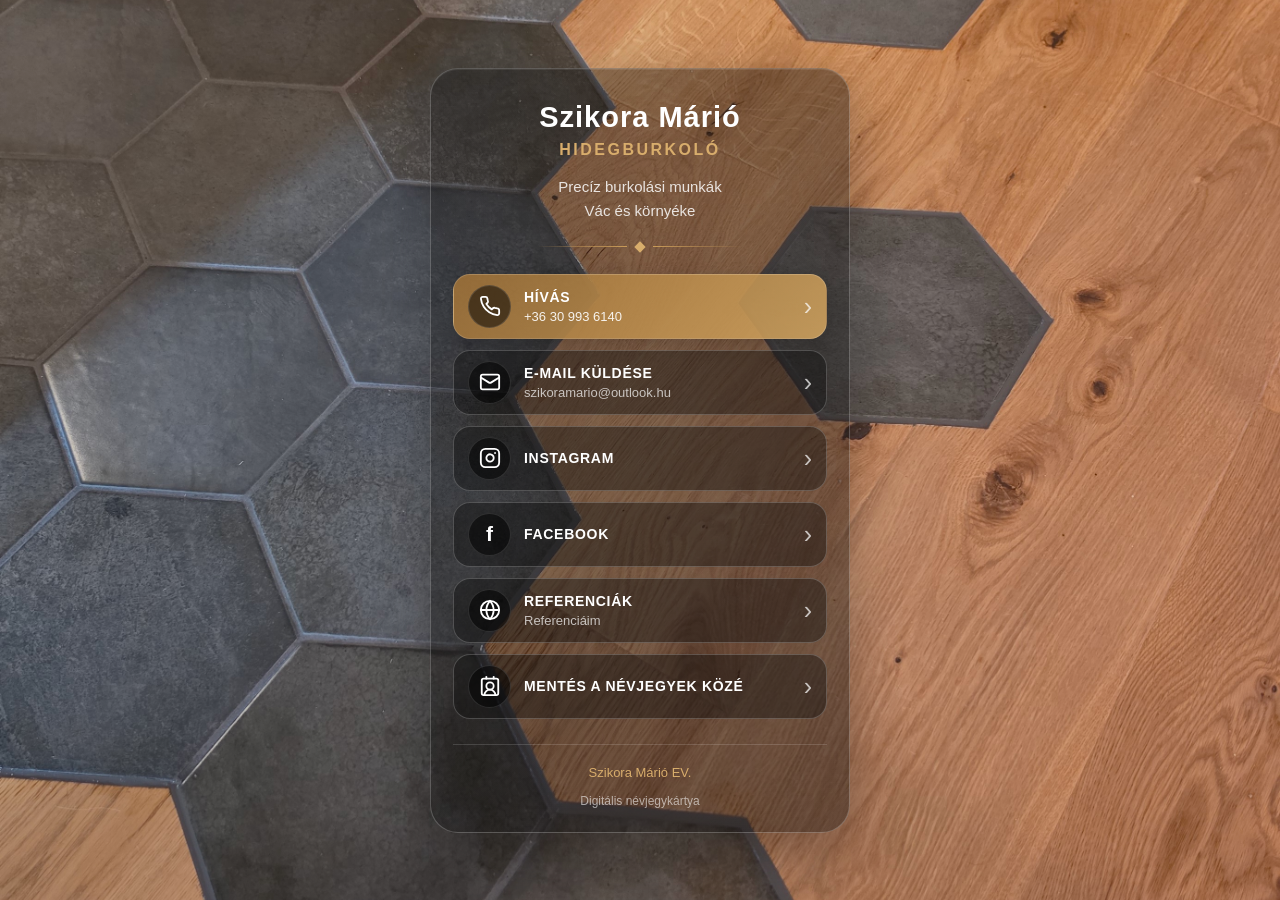
==== commit 4dedfc14: "referenciák" ====
--- a/index.html
+++ b/index.html
@@ -1,3 +1,4 @@
+
 <!doctype html>
 <html lang="hu">
 <head>
@@ -25,6 +26,11 @@
       helyszin: "Vác és környéke",
       facebook: "Facebook",
       facebookLink: "https://www.facebook.com/profile.php?id=61589594426608",
+
+      // Referenciaoldal
+      weboldal: "Referenciáim",
+      weboldalLink: "https://loxysize.github.io/referenciak/",
+
       vallalkozas: "Szikora Márió EV.",
       hatterkep: "hatter.jpg",
       vcardFajlnev: "szikora-mario.vcf"
@@ -70,7 +76,6 @@
       width: 100%;
       max-width: 420px;
 
-      /* Enyhén sötétebb, homályosítás nélkül */
       background:
         linear-gradient(
           145deg,
@@ -316,31 +321,22 @@
 
 <body>
 
-  <main class="card">
-
-    <h1 id="name"></h1>
-
-    <div
-      class="job"
-      id="job">
-    </div>
-
-    <p
-      class="description"
-      id="description">
-    </p>
-
-    <div class="divider">
-      <div class="diamond"></div>
-    </div>
-
-    <div class="buttons">
-
-      <!-- TELEFON -->
-
-      <a
-        class="button main"
-        id="phoneButton">
+<main class="card">
+
+  <h1 id="name"></h1>
+
+  <div class="job" id="job"></div>
+
+  <p class="description" id="description"></p>
+
+  <div class="divider">
+    <div class="diamond"></div>
+  </div>
+
+  <div class="buttons">
+
+    <!-- TELEFON -->
+    <a class="button main" id="phoneButton">
 
         <span class="icon">
           <svg viewBox="0 0 24 24" aria-hidden="true">
@@ -348,351 +344,275 @@
           </svg>
         </span>
 
-        <span class="button-text">
-          <span class="button-title">
-            HÍVÁS
-          </span>
-
-          <span
-            class="button-subtitle"
-            id="phoneText">
-          </span>
-        </span>
-
-        <span class="arrow">›</span>
-      </a>
-
-
-      <!-- E-MAIL -->
-
-      <a
-        class="button"
-        id="emailButton">
+      <span class="button-text">
+          <span class="button-title">HÍVÁS</span>
+          <span class="button-subtitle" id="phoneText"></span>
+        </span>
+
+      <span class="arrow">›</span>
+    </a>
+
+    <!-- E-MAIL -->
+    <a class="button" id="emailButton">
 
         <span class="icon">
           <svg viewBox="0 0 24 24" aria-hidden="true">
-            <rect
-              width="20"
-              height="16"
-              x="2"
-              y="4"
-              rx="2">
-            </rect>
-
+            <rect width="20" height="16" x="2" y="4" rx="2"></rect>
             <path d="m22 7-8.97 5.7a1.94 1.94 0 0 1-2.06 0L2 7"></path>
           </svg>
         </span>
 
-        <span class="button-text">
-          <span class="button-title">
-            E-MAIL KÜLDÉSE
-          </span>
-
-          <span
-            class="button-subtitle"
-            id="emailText">
-          </span>
-        </span>
-
-        <span class="arrow">›</span>
-      </a>
-
-
-      <!-- INSTAGRAM -->
-
-      <a
-        class="button"
-        id="instagramButton"
-        target="_blank"
-        rel="noopener noreferrer">
+      <span class="button-text">
+          <span class="button-title">E-MAIL KÜLDÉSE</span>
+          <span class="button-subtitle" id="emailText"></span>
+        </span>
+
+      <span class="arrow">›</span>
+    </a>
+
+    <!-- INSTAGRAM -->
+    <a class="button" id="instagramButton" target="_blank" rel="noopener noreferrer">
 
         <span class="icon">
           <svg viewBox="0 0 24 24" aria-hidden="true">
-            <rect
-              width="20"
-              height="20"
-              x="2"
-              y="2"
-              rx="5"
-              ry="5">
-            </rect>
-
+            <rect width="20" height="20" x="2" y="2" rx="5" ry="5"></rect>
             <path d="M16 11.37A4 4 0 1 1 12.63 8 4 4 0 0 1 16 11.37z"></path>
-
-            <line
-              x1="17.5"
-              x2="17.51"
-              y1="6.5"
-              y2="6.5">
-            </line>
+            <line x1="17.5" x2="17.51" y1="6.5" y2="6.5"></line>
           </svg>
         </span>
 
-        <span class="button-text">
-          <span class="button-title">
-            INSTAGRAM
-          </span>
-        </span>
-
-        <span class="arrow">›</span>
-      </a>
-
-
-      <!-- FACEBOOK -->
-
-      <a
-        class="button"
-        id="facebookButton"
-        target="_blank"
-        rel="noopener noreferrer">
-
-        <span class="icon social-icon">
-          f
-        </span>
-
-        <span class="button-text">
-          <span class="button-title">
-            FACEBOOK
-          </span>
-        </span>
-
-        <span class="arrow">›</span>
-      </a>
-
-
-      <!-- NÉVJEGY MENTÉSE -->
-
-      <a
-        class="button"
-        id="contactButton"
-        href="#">
+      <span class="button-text">
+          <span class="button-title">INSTAGRAM</span>
+        </span>
+
+      <span class="arrow">›</span>
+    </a>
+
+    <!-- FACEBOOK -->
+    <a class="button" id="facebookButton" target="_blank" rel="noopener noreferrer">
+
+      <span class="icon social-icon">f</span>
+
+      <span class="button-text">
+          <span class="button-title">FACEBOOK</span>
+        </span>
+
+      <span class="arrow">›</span>
+    </a>
+
+    <!-- REFERENCIAOLDAL -->
+    <a class="button" id="websiteButton" target="_blank" rel="noopener noreferrer">
+
+        <span class="icon">
+          <svg viewBox="0 0 24 24" aria-hidden="true">
+            <circle cx="12" cy="12" r="10"></circle>
+            <path d="M2 12h20"></path>
+            <path d="M12 2a15.3 15.3 0 0 1 4 10 15.3 15.3 0 0 1-4 10 15.3 15.3 0 0 1-4-10 15.3 15.3 0 0 1 4-10z"></path>
+          </svg>
+        </span>
+
+      <span class="button-text">
+          <span class="button-title">REFERENCIÁK</span>
+          <span class="button-subtitle" id="websiteText"></span>
+        </span>
+
+      <span class="arrow">›</span>
+    </a>
+
+    <!-- NÉVJEGY MENTÉSE -->
+    <a class="button" id="contactButton" href="#">
 
         <span class="icon">
           <svg viewBox="0 0 24 24" aria-hidden="true">
             <path d="M16 2v2"></path>
             <path d="M8 2v2"></path>
             <path d="M17.9 22a6 6 0 0 0-12 0"></path>
-
-            <circle
-              cx="12"
-              cy="12"
-              r="4">
-            </circle>
-
-            <rect
-              x="3"
-              y="4"
-              width="18"
-              height="18"
-              rx="2">
-            </rect>
+            <circle cx="12" cy="12" r="4"></circle>
+            <rect x="3" y="4" width="18" height="18" rx="2"></rect>
           </svg>
         </span>
 
-        <span class="button-text">
-          <span class="button-title">
-            MENTÉS A NÉVJEGYEK KÖZÉ
-          </span>
-        </span>
-
-        <span class="arrow">›</span>
-      </a>
-
-    </div>
-
-    <footer>
-      <strong id="company"></strong>
-
-      <br><br>
-
-      Digitális névjegykártya
-    </footer>
-
-  </main>
-
-
-  <script>
-    /* OLDAL ADATAINAK BETÖLTÉSE */
-
-    document.title =
-      ADATOK.nev + " | " + ADATOK.foglalkozas;
-
-
-    /* HÁTTÉRKÉP */
-
-    document.body.style.backgroundImage =
-      `linear-gradient(
-        rgba(0, 0, 0, .08),
-        rgba(0, 0, 0, .16)
-      ),
-      url("${ADATOK.hatterkep}")`;
-
-
-    /* NÉV */
-
-    document.getElementById("name").textContent =
-      ADATOK.nev;
-
-
-    /* FOGLALKOZÁS */
-
-    document.getElementById("job").textContent =
-      ADATOK.foglalkozas;
-
-
-    /* LEÍRÁS ÉS HELYSZÍN */
-
-    const description =
-      document.getElementById("description");
-
-    description.append(
-      ADATOK.leiras,
-      document.createElement("br"),
-      ADATOK.helyszin
-    );
-
-
-    /* TELEFON */
-
-    const tisztaTelefon =
-      ADATOK.telefon.replace(/\s+/g, "");
-
-    document.getElementById("phoneText").textContent =
-      ADATOK.telefon;
-
-    document.getElementById("phoneButton").href =
-      "tel:" + tisztaTelefon;
-
-
-    /* E-MAIL */
-
-    document.getElementById("emailText").textContent =
-      ADATOK.email;
-
-    document.getElementById("emailButton").href =
-      "mailto:" + ADATOK.email;
-
-
-    /* INSTAGRAM */
-
-    document.getElementById("instagramButton").href =
-      ADATOK.instagramLink;
-
-
-    /* FACEBOOK */
-
-    document.getElementById("facebookButton").href =
-      ADATOK.facebookLink;
-
-
-    /* VÁLLALKOZÁS */
-
-    document.getElementById("company").textContent =
-      ADATOK.vallalkozas;
-
-
-    /* VCARD-BIZTONSÁGOS SZÖVEG */
-
-    function vcardSzoveg(value) {
-      return String(value ?? "")
-        .replace(/\\/g, "\\\\")
-        .replace(/\r?\n/g, "\\n")
-        .replace(/;/g, "\\;")
-        .replace(/,/g, "\\,");
-    }
-
-
-    /* NÉVJEGY MENTÉSE */
-
-    document
-      .getElementById("contactButton")
-      .addEventListener("click", function (event) {
-
-        event.preventDefault();
-
-        /*
-         * A mentett névjegy csak ezt tartalmazza:
-         *
-         * - név
-         * - Hidegburkolás megjelölés
-         * - telefonszám
-         * - e-mail
-         */
-
-        const vcard = [
-          "BEGIN:VCARD",
-          "VERSION:3.0",
-
-          "N:" +
-            vcardSzoveg(ADATOK.vezeteknev) + ";" +
-            vcardSzoveg(ADATOK.keresztnev) + ";;;",
-
-          "FN:" +
-            vcardSzoveg(ADATOK.nev),
-
-          "ORG:" +
-            vcardSzoveg(ADATOK.nevjegyMegjeloles),
-
-          "TEL;TYPE=CELL:" +
-            tisztaTelefon,
-
-          "EMAIL;TYPE=INTERNET:" +
-            vcardSzoveg(ADATOK.email),
-
-          "END:VCARD"
-        ].join("\r\n") + "\r\n";
-
-
-        const blob =
-          new Blob(
-            [vcard],
-            {
-              type: "text/vcard;charset=utf-8"
-            }
-          );
-
-        const url =
-          URL.createObjectURL(blob);
-
-        const link =
-          document.createElement("a");
-
-
-        /* IPHONE ÉS IPAD FELISMERÉSE */
-
-        const iOS =
-          /iPad|iPhone|iPod/.test(navigator.userAgent) ||
-          (
-            navigator.platform === "MacIntel" &&
-            navigator.maxTouchPoints > 1
-          );
-
-
-        link.href = url;
-
-        /*
-         * Androidon letölti a .vcf fájlt.
-         * iPhone-on megnyitja névjegyként.
-         */
-
-        if (!iOS) {
-          link.download =
-            ADATOK.vcardFajlnev;
-        }
-
-        link.style.display =
-          "none";
-
-        document.body.appendChild(link);
-
-        link.click();
-
-        setTimeout(function () {
-          link.remove();
-          URL.revokeObjectURL(url);
-        }, 10000);
-      });
-  </script>
+      <span class="button-text">
+          <span class="button-title">MENTÉS A NÉVJEGYEK KÖZÉ</span>
+        </span>
+
+      <span class="arrow">›</span>
+    </a>
+
+  </div>
+
+  <footer>
+    <strong id="company"></strong>
+    <br><br>
+    Digitális névjegykártya
+  </footer>
+
+</main>
+
+<script>
+  /* OLDAL ADATAINAK BETÖLTÉSE */
+
+  document.title =
+    ADATOK.nev + " | " + ADATOK.foglalkozas;
+
+  /* HÁTTÉRKÉP */
+
+  document.body.style.backgroundImage =
+    `linear-gradient(
+      rgba(0, 0, 0, .08),
+      rgba(0, 0, 0, .16)
+    ),
+    url("${ADATOK.hatterkep}")`;
+
+  /* NÉV */
+
+  document.getElementById("name").textContent =
+    ADATOK.nev;
+
+  /* FOGLALKOZÁS */
+
+  document.getElementById("job").textContent =
+    ADATOK.foglalkozas;
+
+  /* LEÍRÁS ÉS HELYSZÍN */
+
+  const description =
+    document.getElementById("description");
+
+  description.append(
+    ADATOK.leiras,
+    document.createElement("br"),
+    ADATOK.helyszin
+  );
+
+  /* TELEFON */
+
+  const tisztaTelefon =
+    ADATOK.telefon.replace(/\s+/g, "");
+
+  document.getElementById("phoneText").textContent =
+    ADATOK.telefon;
+
+  document.getElementById("phoneButton").href =
+    "tel:" + tisztaTelefon;
+
+  /* E-MAIL */
+
+  document.getElementById("emailText").textContent =
+    ADATOK.email;
+
+  document.getElementById("emailButton").href =
+    "mailto:" + ADATOK.email;
+
+  /* INSTAGRAM */
+
+  document.getElementById("instagramButton").href =
+    ADATOK.instagramLink;
+
+  /* FACEBOOK */
+
+  document.getElementById("facebookButton").href =
+    ADATOK.facebookLink;
+
+  /* REFERENCIAOLDAL */
+
+  document.getElementById("websiteButton").href =
+    ADATOK.weboldalLink;
+
+  document.getElementById("websiteText").textContent =
+    ADATOK.weboldal;
+
+  /* VÁLLALKOZÁS */
+
+  document.getElementById("company").textContent =
+    ADATOK.vallalkozas;
+
+  /* VCARD-BIZTONSÁGOS SZÖVEG */
+
+  function vcardSzoveg(value) {
+    return String(value ?? "")
+      .replace(/\\/g, "\\\\")
+      .replace(/\r?\n/g, "\\n")
+      .replace(/;/g, "\\;")
+      .replace(/,/g, "\\,");
+  }
+
+  /* NÉVJEGY MENTÉSE */
+
+  document
+    .getElementById("contactButton")
+    .addEventListener("click", function (event) {
+
+      event.preventDefault();
+
+      const vcard = [
+        "BEGIN:VCARD",
+        "VERSION:3.0",
+
+        "N:" +
+          vcardSzoveg(ADATOK.vezeteknev) + ";" +
+          vcardSzoveg(ADATOK.keresztnev) + ";;;",
+
+        "FN:" +
+          vcardSzoveg(ADATOK.nev),
+
+        "ORG:" +
+          vcardSzoveg(ADATOK.nevjegyMegjeloles),
+
+        "TEL;TYPE=CELL:" +
+          tisztaTelefon,
+
+        "EMAIL;TYPE=INTERNET:" +
+          vcardSzoveg(ADATOK.email),
+
+        "URL:" +
+          vcardSzoveg(ADATOK.weboldalLink),
+
+        "END:VCARD"
+      ].join("\r\n") + "\r\n";
+
+      const blob =
+        new Blob(
+          [vcard],
+          {
+            type: "text/vcard;charset=utf-8"
+          }
+        );
+
+      const url =
+        URL.createObjectURL(blob);
+
+      const link =
+        document.createElement("a");
+
+      /* IPHONE ÉS IPAD FELISMERÉSE */
+
+      const iOS =
+        /iPad|iPhone|iPod/.test(navigator.userAgent) ||
+        (
+          navigator.platform === "MacIntel" &&
+          navigator.maxTouchPoints > 1
+        );
+
+      link.href = url;
+
+      if (!iOS) {
+        link.download =
+          ADATOK.vcardFajlnev;
+      }
+
+      link.style.display = "none";
+
+      document.body.appendChild(link);
+
+      link.click();
+
+      setTimeout(function () {
+        link.remove();
+        URL.revokeObjectURL(url);
+      }, 10000);
+    });
+</script>
 
 </body>
 </html>
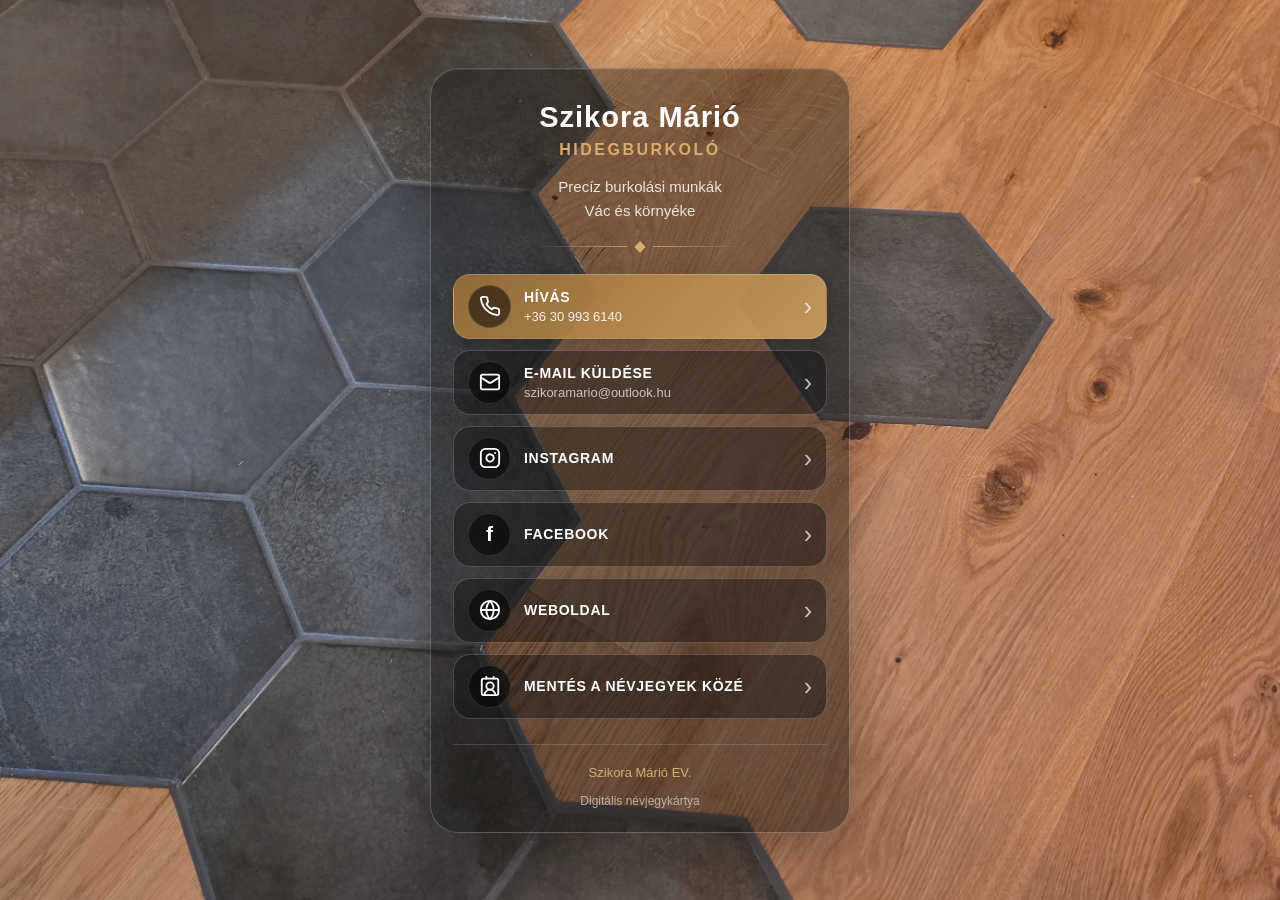
==== commit 8bbf91cd: "Update index.html" ====
--- a/index.html
+++ b/index.html
@@ -27,8 +27,6 @@
       facebook: "Facebook",
       facebookLink: "https://www.facebook.com/profile.php?id=61589594426608",
 
-      // Referenciaoldal
-      weboldal: "Referenciáim",
       weboldalLink: "https://loxysize.github.io/referenciak/",
 
       vallalkozas: "Szikora Márió EV.",
@@ -76,6 +74,7 @@
       width: 100%;
       max-width: 420px;
 
+      /* Enyhén sötétebb, homályosítás nélkül */
       background:
         linear-gradient(
           145deg,
@@ -325,9 +324,15 @@
 
   <h1 id="name"></h1>
 
-  <div class="job" id="job"></div>
-
-  <p class="description" id="description"></p>
+  <div
+          class="job"
+          id="job">
+  </div>
+
+  <p
+          class="description"
+          id="description">
+  </p>
 
   <div class="divider">
     <div class="diamond"></div>
@@ -336,7 +341,10 @@
   <div class="buttons">
 
     <!-- TELEFON -->
-    <a class="button main" id="phoneButton">
+
+    <a
+            class="button main"
+            id="phoneButton">
 
         <span class="icon">
           <svg viewBox="0 0 24 24" aria-hidden="true">
@@ -345,63 +353,124 @@
         </span>
 
       <span class="button-text">
-          <span class="button-title">HÍVÁS</span>
-          <span class="button-subtitle" id="phoneText"></span>
+          <span class="button-title">
+            HÍVÁS
+          </span>
+
+          <span
+                  class="button-subtitle"
+                  id="phoneText">
+          </span>
         </span>
 
       <span class="arrow">›</span>
     </a>
 
+
     <!-- E-MAIL -->
-    <a class="button" id="emailButton">
+
+    <a
+            class="button"
+            id="emailButton">
 
         <span class="icon">
           <svg viewBox="0 0 24 24" aria-hidden="true">
-            <rect width="20" height="16" x="2" y="4" rx="2"></rect>
+            <rect
+                    width="20"
+                    height="16"
+                    x="2"
+                    y="4"
+                    rx="2">
+            </rect>
+
             <path d="m22 7-8.97 5.7a1.94 1.94 0 0 1-2.06 0L2 7"></path>
           </svg>
         </span>
 
       <span class="button-text">
-          <span class="button-title">E-MAIL KÜLDÉSE</span>
-          <span class="button-subtitle" id="emailText"></span>
+          <span class="button-title">
+            E-MAIL KÜLDÉSE
+          </span>
+
+          <span
+                  class="button-subtitle"
+                  id="emailText">
+          </span>
         </span>
 
       <span class="arrow">›</span>
     </a>
 
+
     <!-- INSTAGRAM -->
-    <a class="button" id="instagramButton" target="_blank" rel="noopener noreferrer">
+
+    <a
+            class="button"
+            id="instagramButton"
+            target="_blank"
+            rel="noopener noreferrer">
 
         <span class="icon">
           <svg viewBox="0 0 24 24" aria-hidden="true">
-            <rect width="20" height="20" x="2" y="2" rx="5" ry="5"></rect>
+            <rect
+                    width="20"
+                    height="20"
+                    x="2"
+                    y="2"
+                    rx="5"
+                    ry="5">
+            </rect>
+
             <path d="M16 11.37A4 4 0 1 1 12.63 8 4 4 0 0 1 16 11.37z"></path>
-            <line x1="17.5" x2="17.51" y1="6.5" y2="6.5"></line>
+
+            <line
+                    x1="17.5"
+                    x2="17.51"
+                    y1="6.5"
+                    y2="6.5">
+            </line>
           </svg>
         </span>
 
       <span class="button-text">
-          <span class="button-title">INSTAGRAM</span>
+          <span class="button-title">
+            INSTAGRAM
+          </span>
         </span>
 
       <span class="arrow">›</span>
     </a>
 
+
     <!-- FACEBOOK -->
-    <a class="button" id="facebookButton" target="_blank" rel="noopener noreferrer">
-
-      <span class="icon social-icon">f</span>
+
+    <a
+            class="button"
+            id="facebookButton"
+            target="_blank"
+            rel="noopener noreferrer">
+
+        <span class="icon social-icon">
+          f
+        </span>
 
       <span class="button-text">
-          <span class="button-title">FACEBOOK</span>
+          <span class="button-title">
+            FACEBOOK
+          </span>
         </span>
 
       <span class="arrow">›</span>
     </a>
 
-    <!-- REFERENCIAOLDAL -->
-    <a class="button" id="websiteButton" target="_blank" rel="noopener noreferrer">
+
+    <!-- WEBOLDAL -->
+
+    <a
+            class="button"
+            id="websiteButton"
+            target="_blank"
+            rel="noopener noreferrer">
 
         <span class="icon">
           <svg viewBox="0 0 24 24" aria-hidden="true">
@@ -412,28 +481,48 @@
         </span>
 
       <span class="button-text">
-          <span class="button-title">REFERENCIÁK</span>
-          <span class="button-subtitle" id="websiteText"></span>
+          <span class="button-title">
+            WEBOLDAL
+          </span>
         </span>
 
       <span class="arrow">›</span>
     </a>
 
+
     <!-- NÉVJEGY MENTÉSE -->
-    <a class="button" id="contactButton" href="#">
+
+    <a
+            class="button"
+            id="contactButton"
+            href="#">
 
         <span class="icon">
           <svg viewBox="0 0 24 24" aria-hidden="true">
             <path d="M16 2v2"></path>
             <path d="M8 2v2"></path>
             <path d="M17.9 22a6 6 0 0 0-12 0"></path>
-            <circle cx="12" cy="12" r="4"></circle>
-            <rect x="3" y="4" width="18" height="18" rx="2"></rect>
+
+            <circle
+                    cx="12"
+                    cy="12"
+                    r="4">
+            </circle>
+
+            <rect
+                    x="3"
+                    y="4"
+                    width="18"
+                    height="18"
+                    rx="2">
+            </rect>
           </svg>
         </span>
 
       <span class="button-text">
-          <span class="button-title">MENTÉS A NÉVJEGYEK KÖZÉ</span>
+          <span class="button-title">
+            MENTÉS A NÉVJEGYEK KÖZÉ
+          </span>
         </span>
 
       <span class="arrow">›</span>
@@ -443,17 +532,21 @@
 
   <footer>
     <strong id="company"></strong>
+
     <br><br>
+
     Digitális névjegykártya
   </footer>
 
 </main>
 
+
 <script>
   /* OLDAL ADATAINAK BETÖLTÉSE */
 
   document.title =
     ADATOK.nev + " | " + ADATOK.foglalkozas;
+
 
   /* HÁTTÉRKÉP */
 
@@ -464,15 +557,18 @@
     ),
     url("${ADATOK.hatterkep}")`;
 
+
   /* NÉV */
 
   document.getElementById("name").textContent =
     ADATOK.nev;
 
+
   /* FOGLALKOZÁS */
 
   document.getElementById("job").textContent =
     ADATOK.foglalkozas;
+
 
   /* LEÍRÁS ÉS HELYSZÍN */
 
@@ -485,6 +581,7 @@
     ADATOK.helyszin
   );
 
+
   /* TELEFON */
 
   const tisztaTelefon =
@@ -496,6 +593,7 @@
   document.getElementById("phoneButton").href =
     "tel:" + tisztaTelefon;
 
+
   /* E-MAIL */
 
   document.getElementById("emailText").textContent =
@@ -504,28 +602,30 @@
   document.getElementById("emailButton").href =
     "mailto:" + ADATOK.email;
 
+
   /* INSTAGRAM */
 
   document.getElementById("instagramButton").href =
     ADATOK.instagramLink;
 
+
   /* FACEBOOK */
 
   document.getElementById("facebookButton").href =
     ADATOK.facebookLink;
 
-  /* REFERENCIAOLDAL */
+
+  /* WEBOLDAL */
 
   document.getElementById("websiteButton").href =
     ADATOK.weboldalLink;
 
-  document.getElementById("websiteText").textContent =
-    ADATOK.weboldal;
 
   /* VÁLLALKOZÁS */
 
   document.getElementById("company").textContent =
     ADATOK.vallalkozas;
+
 
   /* VCARD-BIZTONSÁGOS SZÖVEG */
 
@@ -537,6 +637,7 @@
       .replace(/,/g, "\\,");
   }
 
+
   /* NÉVJEGY MENTÉSE */
 
   document
@@ -570,6 +671,7 @@
 
         "END:VCARD"
       ].join("\r\n") + "\r\n";
+
 
       const blob =
         new Blob(
@@ -585,6 +687,7 @@
       const link =
         document.createElement("a");
 
+
       /* IPHONE ÉS IPAD FELISMERÉSE */
 
       const iOS =
@@ -594,14 +697,21 @@
           navigator.maxTouchPoints > 1
         );
 
+
       link.href = url;
+
+      /*
+       * Androidon letölti a .vcf fájlt.
+       * iPhone-on megnyitja névjegyként.
+       */
 
       if (!iOS) {
         link.download =
           ADATOK.vcardFajlnev;
       }
 
-      link.style.display = "none";
+      link.style.display =
+        "none";
 
       document.body.appendChild(link);
 
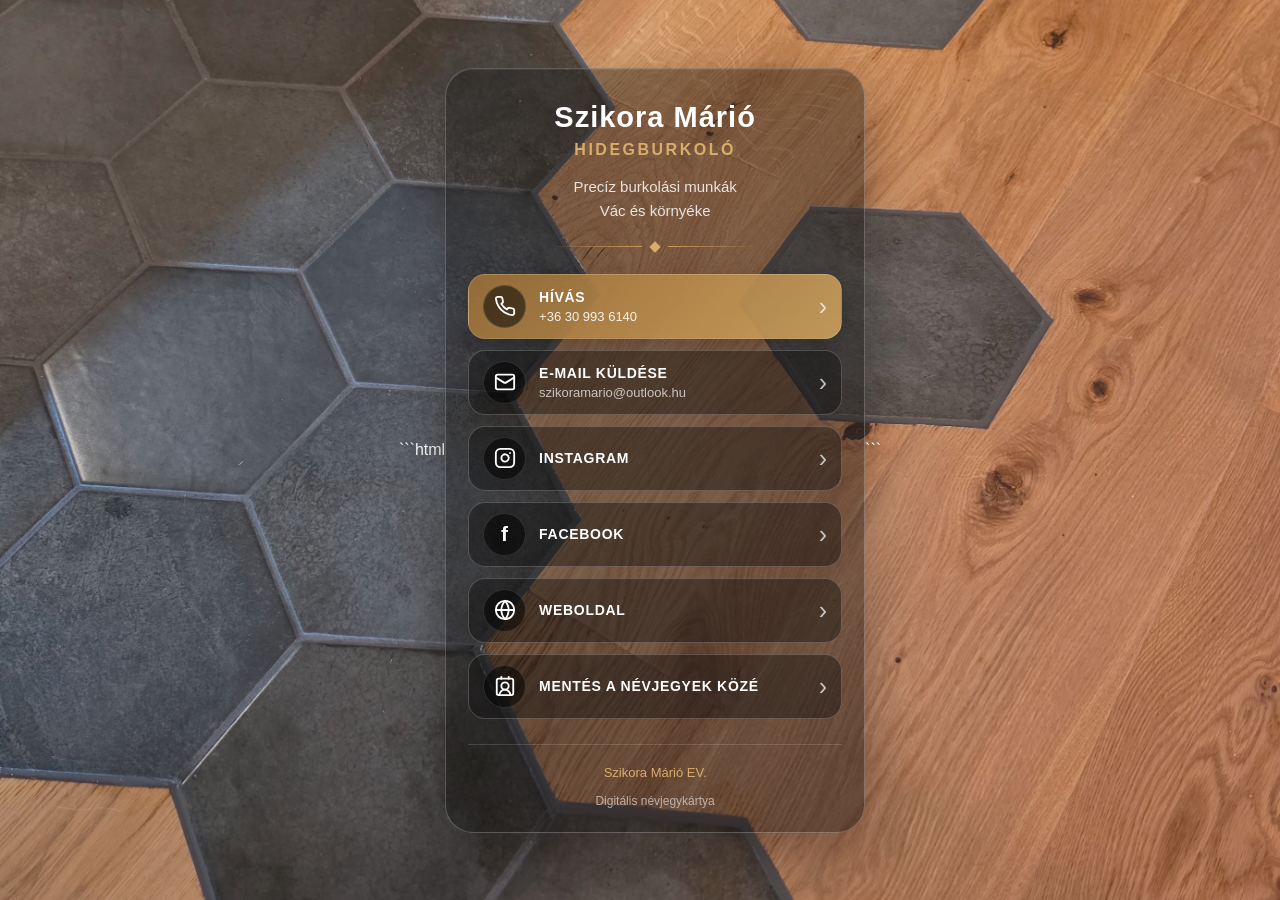
==== commit 940e053f: "Névjegy és referenciák hivatkozásának frissítése" ====
--- a/index.html
+++ b/index.html
@@ -1,350 +1,349 @@
-
+```html
 <!doctype html>
 <html lang="hu">
 <head>
-  <meta charset="utf-8">
-  <meta name="viewport" content="width=device-width,initial-scale=1,viewport-fit=cover">
-  <meta name="theme-color" content="#111111">
-  <title>Digitális névjegykártya</title>
-
-  <!-- CSAK EZT A RÉSZT KELL SZERKESZTENED -->
-  <script>
-    const ADATOK = {
-      nev: "Szikora Márió",
-      vezeteknev: "Szikora",
-      keresztnev: "Márió",
-      foglalkozas: "Hidegburkoló",
-      leiras: "Precíz burkolási munkák",
-      telefon: "+36 30 993 6140",
-      email: "szikoramario@outlook.hu",
-
-      // Ez jelenik meg a mentett névjegy munkahely mezőjében
-      nevjegyMegjeloles: "Hidegburkolás",
-
-      instagram: "@burkol_a_size",
-      instagramLink: "https://instagram.com/burkol_a_size",
-      helyszin: "Vác és környéke",
-      facebook: "Facebook",
-      facebookLink: "https://www.facebook.com/profile.php?id=61589594426608",
-
-      weboldalLink: "https://loxysize.github.io/referenciak/",
-
-      vallalkozas: "Szikora Márió EV.",
-      hatterkep: "hatter.jpg",
-      vcardFajlnev: "szikora-mario.vcf"
-    };
-  </script>
-
-  <style>
-    * {
-      box-sizing: border-box;
-      margin: 0;
-      padding: 0;
-    }
-
-    html {
-      min-height: 100%;
-    }
-
-    body {
-      min-height: 100vh;
-      font-family:
-        -apple-system,
-        BlinkMacSystemFont,
-        "Segoe UI",
-        Roboto,
-        Arial,
-        sans-serif;
-
-      color: #fff;
-      background-color: #111;
-      background-size: cover;
-      background-position: center;
-      background-repeat: no-repeat;
-      background-attachment: fixed;
-
-      display: flex;
-      align-items: center;
-      justify-content: center;
-
-      padding: 30px 16px;
-    }
-
-    .card {
-      width: 100%;
-      max-width: 420px;
-
-      /* Enyhén sötétebb, homályosítás nélkül */
-      background:
-        linear-gradient(
-          145deg,
-          rgba(18, 18, 18, .38),
-          rgba(8, 8, 8, .44)
-        );
-
-      border: 1px solid rgba(255, 255, 255, .22);
-      border-radius: 28px;
-
-      padding: 32px 22px 24px;
-
-      box-shadow:
-        0 20px 55px rgba(0, 0, 0, .32),
-        inset 0 1px 0 rgba(255, 255, 255, .08);
-
-      text-align: center;
-    }
-
-    h1 {
-      font-size: 29px;
-      font-weight: 750;
-      letter-spacing: 1px;
-      margin-bottom: 7px;
-    }
-
-    .job {
-      color: #d8ad6c;
-      font-size: 16px;
-      font-weight: 650;
-      letter-spacing: 2.5px;
-      text-transform: uppercase;
-    }
-
-    .description {
-      color: rgba(255, 255, 255, .84);
-      font-size: 15px;
-      line-height: 1.6;
-      margin: 16px 0 20px;
-    }
-
-    .divider {
-      display: flex;
-      align-items: center;
-      justify-content: center;
-      gap: 9px;
-      margin-bottom: 23px;
-    }
-
-    .divider::before,
-    .divider::after {
-      content: "";
-      height: 1px;
-      flex: 1;
-      max-width: 90px;
-
-      background:
-        linear-gradient(
-          90deg,
-          transparent,
-          #c99b58
-        );
-    }
-
-    .divider::after {
-      background:
-        linear-gradient(
-          90deg,
-          #c99b58,
-          transparent
-        );
-    }
-
-    .diamond {
-      width: 8px;
-      height: 8px;
-      background: #d8ad6c;
-      transform: rotate(45deg);
-    }
-
-    .buttons {
-      display: flex;
-      flex-direction: column;
-      gap: 11px;
-    }
-
-    .button {
-      width: 100%;
-      min-height: 64px;
-
-      display: flex;
-      align-items: center;
-
-      text-decoration: none;
-      color: #fff;
-
-      background: rgba(15, 15, 15, .42);
-      border: 1px solid rgba(255, 255, 255, .20);
-      border-radius: 17px;
-
-      padding: 10px 14px;
-      cursor: pointer;
-
-      transition:
-        transform .18s ease,
-        background .18s ease,
-        border-color .18s ease;
-    }
-
-    .button:hover {
-      transform: translateY(-2px);
-      background: rgba(25, 25, 25, .60);
-      border-color: rgba(216, 173, 108, .65);
-    }
-
-    .button:active {
-      transform: scale(.985);
-    }
-
-    .button.main {
-      background:
-        linear-gradient(
-          135deg,
-          rgba(159, 113, 55, .88),
-          rgba(210, 164, 95, .88)
-        );
-
-      border-color: rgba(255, 255, 255, .15);
-      box-shadow: 0 7px 20px rgba(0, 0, 0, .18);
-    }
-
-    .icon {
-      width: 43px;
-      height: 43px;
-      min-width: 43px;
-
-      display: flex;
-      align-items: center;
-      justify-content: center;
-
-      margin-right: 13px;
-
-      border-radius: 50%;
-      background: rgba(0, 0, 0, .52);
-      border: 1px solid rgba(255, 255, 255, .12);
-    }
-
-    .icon svg {
-      width: 22px;
-      height: 22px;
-
-      stroke: currentColor;
-      stroke-width: 2;
-      stroke-linecap: round;
-      stroke-linejoin: round;
-
-      fill: none;
-    }
-
-    .social-icon {
-      font-size: 21px;
-      font-weight: 700;
-    }
-
-    .button-text {
-      flex: 1;
-      min-width: 0;
-      text-align: left;
-    }
-
-    .button-title,
-    .button-subtitle {
-      display: block;
-    }
-
-    .button-title {
-      font-size: 14px;
-      font-weight: 750;
-      letter-spacing: .7px;
-    }
-
-    .button-subtitle {
-      font-size: 13px;
-      margin-top: 4px;
-      color: rgba(255, 255, 255, .70);
-
-      white-space: nowrap;
-      overflow: hidden;
-      text-overflow: ellipsis;
-    }
-
-    .main .button-subtitle {
-      color: rgba(255, 255, 255, .90);
-    }
-
-    .arrow {
-      margin-left: 10px;
-      font-size: 25px;
-      font-weight: 300;
-      opacity: .70;
-    }
-
-    footer {
-      margin-top: 25px;
-      padding-top: 20px;
-      border-top: 1px solid rgba(255, 255, 255, .14);
-      color: rgba(255, 255, 255, .58);
-      font-size: 12px;
-    }
-
-    footer strong {
-      color: #d8ad6c;
-      font-size: 13px;
-      font-weight: 500;
-    }
-
-    @media (max-width: 480px) {
-      body {
-        align-items: flex-start;
-        padding: 24px 14px 22px;
-        background-attachment: scroll;
-      }
-
-      .card {
-        padding: 30px 17px 20px;
-        border-radius: 24px;
-      }
-
-      h1 {
-        font-size: 25px;
-      }
-
-      .job {
-        font-size: 14px;
-      }
-
-      .button {
-        min-height: 60px;
-      }
-    }
-  </style>
+    <meta charset="utf-8">
+    <meta name="viewport" content="width=device-width,initial-scale=1,viewport-fit=cover">
+    <meta name="theme-color" content="#111111">
+    <title>Digitális névjegykártya</title>
+
+    <!-- CSAK EZT A RÉSZT KELL SZERKESZTENED -->
+    <script>
+        const ADATOK = {
+          nev: "Szikora Márió",
+          vezeteknev: "Szikora",
+          keresztnev: "Márió",
+          foglalkozas: "Hidegburkoló",
+          leiras: "Precíz burkolási munkák",
+          telefon: "+36 30 993 6140",
+          email: "szikoramario@outlook.hu",
+
+          // Ez jelenik meg a mentett névjegy munkahely mezőjében
+          nevjegyMegjeloles: "Hidegburkolás",
+
+          instagram: "@burkol_a_size",
+          instagramLink: "https://instagram.com/burkol_a_size",
+          helyszin: "Vác és környéke",
+          facebook: "Facebook",
+          facebookLink: "https://www.facebook.com/profile.php?id=61589594426608",
+
+          weboldalLink: "https://szikoramario.hu/referenciak/",
+
+          vallalkozas: "Szikora Márió EV.",
+          hatterkep: "hatter.jpg",
+          vcardFajlnev: "szikora-mario.vcf"
+        };
+    </script>
+
+    <style>
+        * {
+          box-sizing: border-box;
+          margin: 0;
+          padding: 0;
+        }
+
+        html {
+          min-height: 100%;
+        }
+
+        body {
+          min-height: 100vh;
+          font-family:
+            -apple-system,
+            BlinkMacSystemFont,
+            "Segoe UI",
+            Roboto,
+            Arial,
+            sans-serif;
+
+          color: #fff;
+          background-color: #111;
+          background-size: cover;
+          background-position: center;
+          background-repeat: no-repeat;
+          background-attachment: fixed;
+
+          display: flex;
+          align-items: center;
+          justify-content: center;
+
+          padding: 30px 16px;
+        }
+
+        .card {
+          width: 100%;
+          max-width: 420px;
+
+          background:
+            linear-gradient(
+              145deg,
+              rgba(18, 18, 18, .38),
+              rgba(8, 8, 8, .44)
+            );
+
+          border: 1px solid rgba(255, 255, 255, .22);
+          border-radius: 28px;
+
+          padding: 32px 22px 24px;
+
+          box-shadow:
+            0 20px 55px rgba(0, 0, 0, .32),
+            inset 0 1px 0 rgba(255, 255, 255, .08);
+
+          text-align: center;
+        }
+
+        h1 {
+          font-size: 29px;
+          font-weight: 750;
+          letter-spacing: 1px;
+          margin-bottom: 7px;
+        }
+
+        .job {
+          color: #d8ad6c;
+          font-size: 16px;
+          font-weight: 650;
+          letter-spacing: 2.5px;
+          text-transform: uppercase;
+        }
+
+        .description {
+          color: rgba(255, 255, 255, .84);
+          font-size: 15px;
+          line-height: 1.6;
+          margin: 16px 0 20px;
+        }
+
+        .divider {
+          display: flex;
+          align-items: center;
+          justify-content: center;
+          gap: 9px;
+          margin-bottom: 23px;
+        }
+
+        .divider::before,
+        .divider::after {
+          content: "";
+          height: 1px;
+          flex: 1;
+          max-width: 90px;
+
+          background:
+            linear-gradient(
+              90deg,
+              transparent,
+              #c99b58
+            );
+        }
+
+        .divider::after {
+          background:
+            linear-gradient(
+              90deg,
+              #c99b58,
+              transparent
+            );
+        }
+
+        .diamond {
+          width: 8px;
+          height: 8px;
+          background: #d8ad6c;
+          transform: rotate(45deg);
+        }
+
+        .buttons {
+          display: flex;
+          flex-direction: column;
+          gap: 11px;
+        }
+
+        .button {
+          width: 100%;
+          min-height: 64px;
+
+          display: flex;
+          align-items: center;
+
+          text-decoration: none;
+          color: #fff;
+
+          background: rgba(15, 15, 15, .42);
+          border: 1px solid rgba(255, 255, 255, .20);
+          border-radius: 17px;
+
+          padding: 10px 14px;
+          cursor: pointer;
+
+          transition:
+            transform .18s ease,
+            background .18s ease,
+            border-color .18s ease;
+        }
+
+        .button:hover {
+          transform: translateY(-2px);
+          background: rgba(25, 25, 25, .60);
+          border-color: rgba(216, 173, 108, .65);
+        }
+
+        .button:active {
+          transform: scale(.985);
+        }
+
+        .button.main {
+          background:
+            linear-gradient(
+              135deg,
+              rgba(159, 113, 55, .88),
+              rgba(210, 164, 95, .88)
+            );
+
+          border-color: rgba(255, 255, 255, .15);
+          box-shadow: 0 7px 20px rgba(0, 0, 0, .18);
+        }
+
+        .icon {
+          width: 43px;
+          height: 43px;
+          min-width: 43px;
+
+          display: flex;
+          align-items: center;
+          justify-content: center;
+
+          margin-right: 13px;
+
+          border-radius: 50%;
+          background: rgba(0, 0, 0, .52);
+          border: 1px solid rgba(255, 255, 255, .12);
+        }
+
+        .icon svg {
+          width: 22px;
+          height: 22px;
+
+          stroke: currentColor;
+          stroke-width: 2;
+          stroke-linecap: round;
+          stroke-linejoin: round;
+
+          fill: none;
+        }
+
+        .social-icon {
+          font-size: 21px;
+          font-weight: 700;
+        }
+
+        .button-text {
+          flex: 1;
+          min-width: 0;
+          text-align: left;
+        }
+
+        .button-title,
+        .button-subtitle {
+          display: block;
+        }
+
+        .button-title {
+          font-size: 14px;
+          font-weight: 750;
+          letter-spacing: .7px;
+        }
+
+        .button-subtitle {
+          font-size: 13px;
+          margin-top: 4px;
+          color: rgba(255, 255, 255, .70);
+
+          white-space: nowrap;
+          overflow: hidden;
+          text-overflow: ellipsis;
+        }
+
+        .main .button-subtitle {
+          color: rgba(255, 255, 255, .90);
+        }
+
+        .arrow {
+          margin-left: 10px;
+          font-size: 25px;
+          font-weight: 300;
+          opacity: .70;
+        }
+
+        footer {
+          margin-top: 25px;
+          padding-top: 20px;
+          border-top: 1px solid rgba(255, 255, 255, .14);
+          color: rgba(255, 255, 255, .58);
+          font-size: 12px;
+        }
+
+        footer strong {
+          color: #d8ad6c;
+          font-size: 13px;
+          font-weight: 500;
+        }
+
+        @media (max-width: 480px) {
+          body {
+            align-items: flex-start;
+            padding: 24px 14px 22px;
+            background-attachment: scroll;
+          }
+
+          .card {
+            padding: 30px 17px 20px;
+            border-radius: 24px;
+          }
+
+          h1 {
+            font-size: 25px;
+          }
+
+          .job {
+            font-size: 14px;
+          }
+
+          .button {
+            min-height: 60px;
+          }
+        }
+    </style>
 </head>
 
 <body>
 
 <main class="card">
 
-  <h1 id="name"></h1>
-
-  <div
-          class="job"
-          id="job">
-  </div>
-
-  <p
-          class="description"
-          id="description">
-  </p>
-
-  <div class="divider">
-    <div class="diamond"></div>
-  </div>
-
-  <div class="buttons">
-
-    <!-- TELEFON -->
-
-    <a
-            class="button main"
-            id="phoneButton">
+    <h1 id="name"></h1>
+
+    <div
+            class="job"
+            id="job">
+    </div>
+
+    <p
+            class="description"
+            id="description">
+    </p>
+
+    <div class="divider">
+        <div class="diamond"></div>
+    </div>
+
+    <div class="buttons">
+
+        <!-- TELEFON -->
+
+        <a
+                class="button main"
+                id="phoneButton">
 
         <span class="icon">
           <svg viewBox="0 0 24 24" aria-hidden="true">
@@ -352,7 +351,7 @@
           </svg>
         </span>
 
-      <span class="button-text">
+            <span class="button-text">
           <span class="button-title">
             HÍVÁS
           </span>
@@ -363,15 +362,15 @@
           </span>
         </span>
 
-      <span class="arrow">›</span>
-    </a>
-
-
-    <!-- E-MAIL -->
-
-    <a
-            class="button"
-            id="emailButton">
+            <span class="arrow">›</span>
+        </a>
+
+
+        <!-- E-MAIL -->
+
+        <a
+                class="button"
+                id="emailButton">
 
         <span class="icon">
           <svg viewBox="0 0 24 24" aria-hidden="true">
@@ -387,7 +386,7 @@
           </svg>
         </span>
 
-      <span class="button-text">
+            <span class="button-text">
           <span class="button-title">
             E-MAIL KÜLDÉSE
           </span>
@@ -398,17 +397,17 @@
           </span>
         </span>
 
-      <span class="arrow">›</span>
-    </a>
-
-
-    <!-- INSTAGRAM -->
-
-    <a
-            class="button"
-            id="instagramButton"
-            target="_blank"
-            rel="noopener noreferrer">
+            <span class="arrow">›</span>
+        </a>
+
+
+        <!-- INSTAGRAM -->
+
+        <a
+                class="button"
+                id="instagramButton"
+                target="_blank"
+                rel="noopener noreferrer">
 
         <span class="icon">
           <svg viewBox="0 0 24 24" aria-hidden="true">
@@ -432,45 +431,45 @@
           </svg>
         </span>
 
-      <span class="button-text">
+            <span class="button-text">
           <span class="button-title">
             INSTAGRAM
           </span>
         </span>
 
-      <span class="arrow">›</span>
-    </a>
-
-
-    <!-- FACEBOOK -->
-
-    <a
-            class="button"
-            id="facebookButton"
-            target="_blank"
-            rel="noopener noreferrer">
+            <span class="arrow">›</span>
+        </a>
+
+
+        <!-- FACEBOOK -->
+
+        <a
+                class="button"
+                id="facebookButton"
+                target="_blank"
+                rel="noopener noreferrer">
 
         <span class="icon social-icon">
           f
         </span>
 
-      <span class="button-text">
+            <span class="button-text">
           <span class="button-title">
             FACEBOOK
           </span>
         </span>
 
-      <span class="arrow">›</span>
-    </a>
-
-
-    <!-- WEBOLDAL -->
-
-    <a
-            class="button"
-            id="websiteButton"
-            target="_blank"
-            rel="noopener noreferrer">
+            <span class="arrow">›</span>
+        </a>
+
+
+        <!-- WEBOLDAL -->
+
+        <a
+                class="button"
+                id="websiteButton"
+                target="_blank"
+                rel="noopener noreferrer">
 
         <span class="icon">
           <svg viewBox="0 0 24 24" aria-hidden="true">
@@ -480,22 +479,22 @@
           </svg>
         </span>
 
-      <span class="button-text">
+            <span class="button-text">
           <span class="button-title">
             WEBOLDAL
           </span>
         </span>
 
-      <span class="arrow">›</span>
-    </a>
-
-
-    <!-- NÉVJEGY MENTÉSE -->
-
-    <a
-            class="button"
-            id="contactButton"
-            href="#">
+            <span class="arrow">›</span>
+        </a>
+
+
+        <!-- NÉVJEGY MENTÉSE -->
+
+        <a
+                class="button"
+                id="contactButton"
+                href="#">
 
         <span class="icon">
           <svg viewBox="0 0 24 24" aria-hidden="true">
@@ -519,210 +518,211 @@
           </svg>
         </span>
 
-      <span class="button-text">
+            <span class="button-text">
           <span class="button-title">
             MENTÉS A NÉVJEGYEK KÖZÉ
           </span>
         </span>
 
-      <span class="arrow">›</span>
-    </a>
-
-  </div>
-
-  <footer>
-    <strong id="company"></strong>
-
-    <br><br>
-
-    Digitális névjegykártya
-  </footer>
+            <span class="arrow">›</span>
+        </a>
+
+    </div>
+
+    <footer>
+        <strong id="company"></strong>
+
+        <br><br>
+
+        Digitális névjegykártya
+    </footer>
 
 </main>
 
 
 <script>
-  /* OLDAL ADATAINAK BETÖLTÉSE */
-
-  document.title =
-    ADATOK.nev + " | " + ADATOK.foglalkozas;
-
-
-  /* HÁTTÉRKÉP */
-
-  document.body.style.backgroundImage =
-    `linear-gradient(
-      rgba(0, 0, 0, .08),
-      rgba(0, 0, 0, .16)
-    ),
-    url("${ADATOK.hatterkep}")`;
-
-
-  /* NÉV */
-
-  document.getElementById("name").textContent =
-    ADATOK.nev;
-
-
-  /* FOGLALKOZÁS */
-
-  document.getElementById("job").textContent =
-    ADATOK.foglalkozas;
-
-
-  /* LEÍRÁS ÉS HELYSZÍN */
-
-  const description =
-    document.getElementById("description");
-
-  description.append(
-    ADATOK.leiras,
-    document.createElement("br"),
-    ADATOK.helyszin
-  );
-
-
-  /* TELEFON */
-
-  const tisztaTelefon =
-    ADATOK.telefon.replace(/\s+/g, "");
-
-  document.getElementById("phoneText").textContent =
-    ADATOK.telefon;
-
-  document.getElementById("phoneButton").href =
-    "tel:" + tisztaTelefon;
-
-
-  /* E-MAIL */
-
-  document.getElementById("emailText").textContent =
-    ADATOK.email;
-
-  document.getElementById("emailButton").href =
-    "mailto:" + ADATOK.email;
-
-
-  /* INSTAGRAM */
-
-  document.getElementById("instagramButton").href =
-    ADATOK.instagramLink;
-
-
-  /* FACEBOOK */
-
-  document.getElementById("facebookButton").href =
-    ADATOK.facebookLink;
-
-
-  /* WEBOLDAL */
-
-  document.getElementById("websiteButton").href =
-    ADATOK.weboldalLink;
-
-
-  /* VÁLLALKOZÁS */
-
-  document.getElementById("company").textContent =
-    ADATOK.vallalkozas;
-
-
-  /* VCARD-BIZTONSÁGOS SZÖVEG */
-
-  function vcardSzoveg(value) {
-    return String(value ?? "")
-      .replace(/\\/g, "\\\\")
-      .replace(/\r?\n/g, "\\n")
-      .replace(/;/g, "\\;")
-      .replace(/,/g, "\\,");
-  }
-
-
-  /* NÉVJEGY MENTÉSE */
-
-  document
-    .getElementById("contactButton")
-    .addEventListener("click", function (event) {
-
-      event.preventDefault();
-
-      const vcard = [
-        "BEGIN:VCARD",
-        "VERSION:3.0",
-
-        "N:" +
-          vcardSzoveg(ADATOK.vezeteknev) + ";" +
-          vcardSzoveg(ADATOK.keresztnev) + ";;;",
-
-        "FN:" +
-          vcardSzoveg(ADATOK.nev),
-
-        "ORG:" +
-          vcardSzoveg(ADATOK.nevjegyMegjeloles),
-
-        "TEL;TYPE=CELL:" +
-          tisztaTelefon,
-
-        "EMAIL;TYPE=INTERNET:" +
-          vcardSzoveg(ADATOK.email),
-
-        "URL:" +
-          vcardSzoveg(ADATOK.weboldalLink),
-
-        "END:VCARD"
-      ].join("\r\n") + "\r\n";
-
-
-      const blob =
-        new Blob(
-          [vcard],
-          {
-            type: "text/vcard;charset=utf-8"
-          }
-        );
-
-      const url =
-        URL.createObjectURL(blob);
-
-      const link =
-        document.createElement("a");
-
-
-      /* IPHONE ÉS IPAD FELISMERÉSE */
-
-      const iOS =
-        /iPad|iPhone|iPod/.test(navigator.userAgent) ||
-        (
-          navigator.platform === "MacIntel" &&
-          navigator.maxTouchPoints > 1
-        );
-
-
-      link.href = url;
-
-      /*
-       * Androidon letölti a .vcf fájlt.
-       * iPhone-on megnyitja névjegyként.
-       */
-
-      if (!iOS) {
-        link.download =
-          ADATOK.vcardFajlnev;
-      }
-
-      link.style.display =
-        "none";
-
-      document.body.appendChild(link);
-
-      link.click();
-
-      setTimeout(function () {
-        link.remove();
-        URL.revokeObjectURL(url);
-      }, 10000);
-    });
+    /* OLDAL ADATAINAK BETÖLTÉSE */
+
+    document.title =
+      ADATOK.nev + " | " + ADATOK.foglalkozas;
+
+
+    /* HÁTTÉRKÉP */
+
+    document.body.style.backgroundImage =
+      `linear-gradient(
+        rgba(0, 0, 0, .08),
+        rgba(0, 0, 0, .16)
+      ),
+      url("${ADATOK.hatterkep}")`;
+
+
+    /* NÉV */
+
+    document.getElementById("name").textContent =
+      ADATOK.nev;
+
+
+    /* FOGLALKOZÁS */
+
+    document.getElementById("job").textContent =
+      ADATOK.foglalkozas;
+
+
+    /* LEÍRÁS ÉS HELYSZÍN */
+
+    const description =
+      document.getElementById("description");
+
+    description.append(
+      ADATOK.leiras,
+      document.createElement("br"),
+      ADATOK.helyszin
+    );
+
+
+    /* TELEFON */
+
+    const tisztaTelefon =
+      ADATOK.telefon.replace(/\s+/g, "");
+
+    document.getElementById("phoneText").textContent =
+      ADATOK.telefon;
+
+    document.getElementById("phoneButton").href =
+      "tel:" + tisztaTelefon;
+
+
+    /* E-MAIL */
+
+    document.getElementById("emailText").textContent =
+      ADATOK.email;
+
+    document.getElementById("emailButton").href =
+      "mailto:" + ADATOK.email;
+
+
+    /* INSTAGRAM */
+
+    document.getElementById("instagramButton").href =
+      ADATOK.instagramLink;
+
+
+    /* FACEBOOK */
+
+    document.getElementById("facebookButton").href =
+      ADATOK.facebookLink;
+
+
+    /* WEBOLDAL */
+
+    document.getElementById("websiteButton").href =
+      ADATOK.weboldalLink;
+
+
+    /* VÁLLALKOZÁS */
+
+    document.getElementById("company").textContent =
+      ADATOK.vallalkozas;
+
+
+    /* VCARD-BIZTONSÁGOS SZÖVEG */
+
+    function vcardSzoveg(value) {
+      return String(value ?? "")
+        .replace(/\\/g, "\\\\")
+        .replace(/\r?\n/g, "\\n")
+        .replace(/;/g, "\\;")
+        .replace(/,/g, "\\,");
+    }
+
+
+    /* NÉVJEGY MENTÉSE */
+
+    document
+      .getElementById("contactButton")
+      .addEventListener("click", function (event) {
+
+        event.preventDefault();
+
+        const vcard = [
+          "BEGIN:VCARD",
+          "VERSION:3.0",
+
+          "N:" +
+            vcardSzoveg(ADATOK.vezeteknev) + ";" +
+            vcardSzoveg(ADATOK.keresztnev) + ";;;",
+
+          "FN:" +
+            vcardSzoveg(ADATOK.nev),
+
+          "ORG:" +
+            vcardSzoveg(ADATOK.nevjegyMegjeloles),
+
+          "TEL;TYPE=CELL:" +
+            tisztaTelefon,
+
+          "EMAIL;TYPE=INTERNET:" +
+            vcardSzoveg(ADATOK.email),
+
+          "URL:" +
+            vcardSzoveg(ADATOK.weboldalLink),
+
+          "END:VCARD"
+        ].join("\r\n") + "\r\n";
+
+
+        const blob =
+          new Blob(
+            [vcard],
+            {
+              type: "text/vcard;charset=utf-8"
+            }
+          );
+
+        const url =
+          URL.createObjectURL(blob);
+
+        const link =
+          document.createElement("a");
+
+
+        /* IPHONE ÉS IPAD FELISMERÉSE */
+
+        const iOS =
+          /iPad|iPhone|iPod/.test(navigator.userAgent) ||
+          (
+            navigator.platform === "MacIntel" &&
+            navigator.maxTouchPoints > 1
+          );
+
+
+        link.href = url;
+
+        /*
+         * Androidon letölti a .vcf fájlt.
+         * iPhone-on megnyitja névjegyként.
+         */
+
+        if (!iOS) {
+          link.download =
+            ADATOK.vcardFajlnev;
+        }
+
+        link.style.display =
+          "none";
+
+        document.body.appendChild(link);
+
+        link.click();
+
+        setTimeout(function () {
+          link.remove();
+          URL.revokeObjectURL(url);
+        }, 10000);
+      });
 </script>
 
 </body>
 </html>
+```
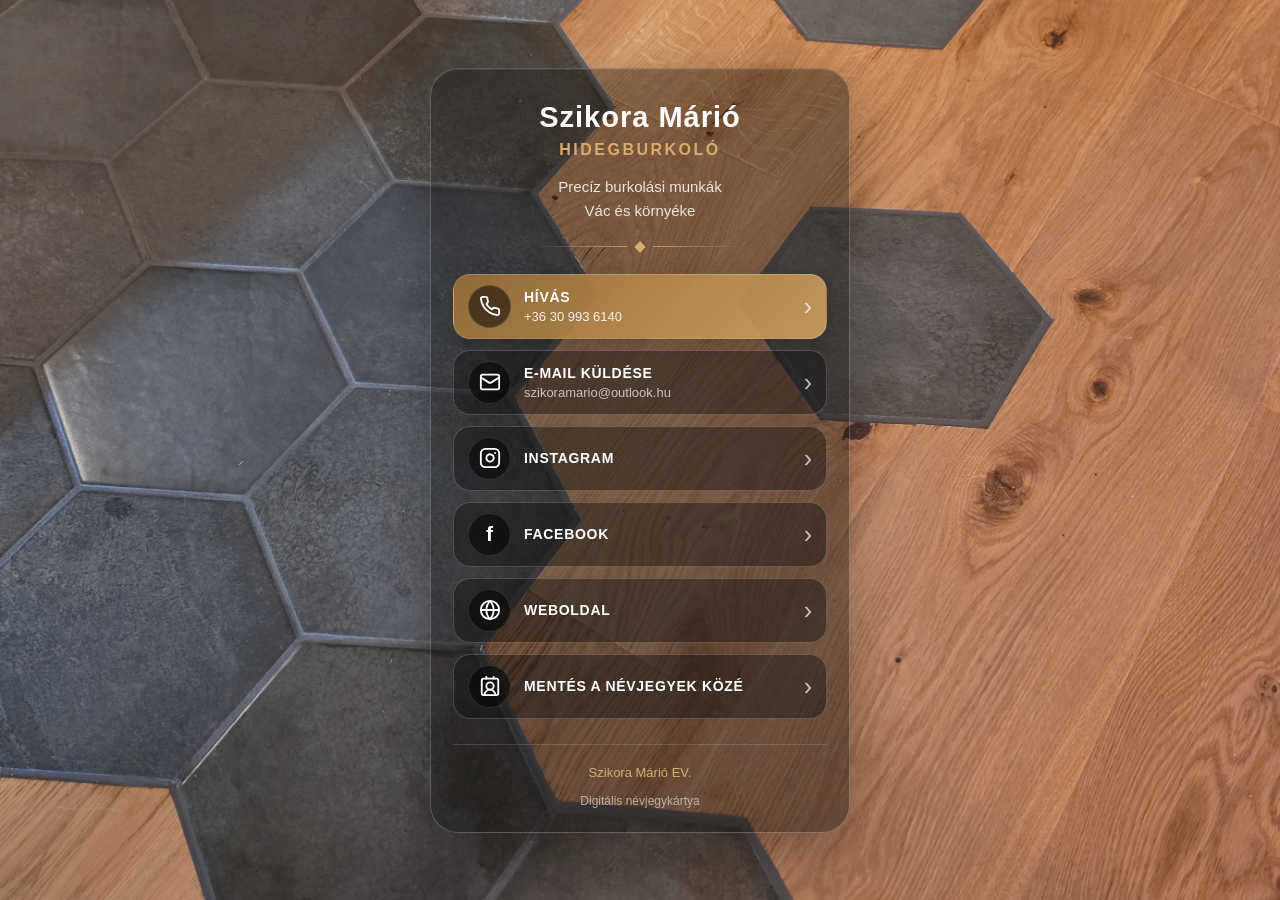
==== commit 5c4e55db: "fresh" ====
--- a/index.html
+++ b/index.html
@@ -1,4 +1,4 @@
-```html
+
 <!doctype html>
 <html lang="hu">
 <head>
@@ -7,7 +7,6 @@
     <meta name="theme-color" content="#111111">
     <title>Digitális névjegykártya</title>
 
-    <!-- CSAK EZT A RÉSZT KELL SZERKESZTENED -->
     <script>
         const ADATOK = {
           nev: "Szikora Márió",
@@ -18,7 +17,6 @@
           telefon: "+36 30 993 6140",
           email: "szikoramario@outlook.hu",
 
-          // Ez jelenik meg a mentett névjegy munkahely mezőjében
           nevjegyMegjeloles: "Hidegburkolás",
 
           instagram: "@burkol_a_size",
@@ -28,6 +26,7 @@
           facebookLink: "https://www.facebook.com/profile.php?id=61589594426608",
 
           weboldalLink: "https://szikoramario.hu/referenciak/",
+          vcardLink: "https://szikoramario.hu/",
 
           vallalkozas: "Szikora Márió EV.",
           hatterkep: "hatter.jpg",
@@ -323,15 +322,9 @@
 
     <h1 id="name"></h1>
 
-    <div
-            class="job"
-            id="job">
-    </div>
-
-    <p
-            class="description"
-            id="description">
-    </p>
+    <div class="job" id="job"></div>
+
+    <p class="description" id="description"></p>
 
     <div class="divider">
         <div class="diamond"></div>
@@ -341,26 +334,18 @@
 
         <!-- TELEFON -->
 
-        <a
-                class="button main"
-                id="phoneButton">
-
-        <span class="icon">
-          <svg viewBox="0 0 24 24" aria-hidden="true">
-            <path d="M22 16.92v3a2 2 0 0 1-2.18 2 19.8 19.8 0 0 1-8.63-3.07 19.5 19.5 0 0 1-6-6 19.8 19.8 0 0 1-3.07-8.67A2 2 0 0 1 4.11 2h3a2 2 0 0 1 2 1.72c.12.9.33 1.78.62 2.63a2 2 0 0 1-.45 2.11L8 9.73a16 16 0 0 0 6 6l1.27-1.27a2 2 0 0 1 2.11-.45c.85.29 1.73.5 2.63.62A2 2 0 0 1 22 16.92z"></path>
-          </svg>
-        </span>
+        <a class="button main" id="phoneButton">
+
+            <span class="icon">
+                <svg viewBox="0 0 24 24" aria-hidden="true">
+                    <path d="M22 16.92v3a2 2 0 0 1-2.18 2 19.8 19.8 0 0 1-8.63-3.07 19.5 19.5 0 0 1-6-6 19.8 19.8 0 0 1-3.07-8.67A2 2 0 0 1 4.11 2h3a2 2 0 0 1 2 1.72c.12.9.33 1.78.62 2.63a2 2 0 0 1-.45 2.11L8 9.73a16 16 0 0 0 6 6l1.27-1.27a2 2 0 0 1 2.11-.45c.85.29 1.73.5 2.63.62A2 2 0 0 1 22 16.92z"></path>
+                </svg>
+            </span>
 
             <span class="button-text">
-          <span class="button-title">
-            HÍVÁS
-          </span>
-
-          <span
-                  class="button-subtitle"
-                  id="phoneText">
-          </span>
-        </span>
+                <span class="button-title">HÍVÁS</span>
+                <span class="button-subtitle" id="phoneText"></span>
+            </span>
 
             <span class="arrow">›</span>
         </a>
@@ -368,34 +353,19 @@
 
         <!-- E-MAIL -->
 
-        <a
-                class="button"
-                id="emailButton">
-
-        <span class="icon">
-          <svg viewBox="0 0 24 24" aria-hidden="true">
-            <rect
-                    width="20"
-                    height="16"
-                    x="2"
-                    y="4"
-                    rx="2">
-            </rect>
-
-            <path d="m22 7-8.97 5.7a1.94 1.94 0 0 1-2.06 0L2 7"></path>
-          </svg>
-        </span>
+        <a class="button" id="emailButton">
+
+            <span class="icon">
+                <svg viewBox="0 0 24 24" aria-hidden="true">
+                    <rect width="20" height="16" x="2" y="4" rx="2"></rect>
+                    <path d="m22 7-8.97 5.7a1.94 1.94 0 0 1-2.06 0L2 7"></path>
+                </svg>
+            </span>
 
             <span class="button-text">
-          <span class="button-title">
-            E-MAIL KÜLDÉSE
-          </span>
-
-          <span
-                  class="button-subtitle"
-                  id="emailText">
-          </span>
-        </span>
+                <span class="button-title">E-MAIL KÜLDÉSE</span>
+                <span class="button-subtitle" id="emailText"></span>
+            </span>
 
             <span class="arrow">›</span>
         </a>
@@ -403,39 +373,22 @@
 
         <!-- INSTAGRAM -->
 
-        <a
-                class="button"
-                id="instagramButton"
-                target="_blank"
-                rel="noopener noreferrer">
-
-        <span class="icon">
-          <svg viewBox="0 0 24 24" aria-hidden="true">
-            <rect
-                    width="20"
-                    height="20"
-                    x="2"
-                    y="2"
-                    rx="5"
-                    ry="5">
-            </rect>
-
-            <path d="M16 11.37A4 4 0 1 1 12.63 8 4 4 0 0 1 16 11.37z"></path>
-
-            <line
-                    x1="17.5"
-                    x2="17.51"
-                    y1="6.5"
-                    y2="6.5">
-            </line>
-          </svg>
-        </span>
+        <a class="button"
+           id="instagramButton"
+           target="_blank"
+           rel="noopener noreferrer">
+
+            <span class="icon">
+                <svg viewBox="0 0 24 24" aria-hidden="true">
+                    <rect width="20" height="20" x="2" y="2" rx="5" ry="5"></rect>
+                    <path d="M16 11.37A4 4 0 1 1 12.63 8 4 4 0 0 1 16 11.37z"></path>
+                    <line x1="17.5" x2="17.51" y1="6.5" y2="6.5"></line>
+                </svg>
+            </span>
 
             <span class="button-text">
-          <span class="button-title">
-            INSTAGRAM
-          </span>
-        </span>
+                <span class="button-title">INSTAGRAM</span>
+            </span>
 
             <span class="arrow">›</span>
         </a>
@@ -443,21 +396,16 @@
 
         <!-- FACEBOOK -->
 
-        <a
-                class="button"
-                id="facebookButton"
-                target="_blank"
-                rel="noopener noreferrer">
-
-        <span class="icon social-icon">
-          f
-        </span>
+        <a class="button"
+           id="facebookButton"
+           target="_blank"
+           rel="noopener noreferrer">
+
+            <span class="icon social-icon">f</span>
 
             <span class="button-text">
-          <span class="button-title">
-            FACEBOOK
-          </span>
-        </span>
+                <span class="button-title">FACEBOOK</span>
+            </span>
 
             <span class="arrow">›</span>
         </a>
@@ -465,25 +413,22 @@
 
         <!-- WEBOLDAL -->
 
-        <a
-                class="button"
-                id="websiteButton"
-                target="_blank"
-                rel="noopener noreferrer">
-
-        <span class="icon">
-          <svg viewBox="0 0 24 24" aria-hidden="true">
-            <circle cx="12" cy="12" r="10"></circle>
-            <path d="M2 12h20"></path>
-            <path d="M12 2a15.3 15.3 0 0 1 4 10 15.3 15.3 0 0 1-4 10 15.3 15.3 0 0 1-4-10 15.3 15.3 0 0 1 4-10z"></path>
-          </svg>
-        </span>
+        <a class="button"
+           id="websiteButton"
+           target="_blank"
+           rel="noopener noreferrer">
+
+            <span class="icon">
+                <svg viewBox="0 0 24 24" aria-hidden="true">
+                    <circle cx="12" cy="12" r="10"></circle>
+                    <path d="M2 12h20"></path>
+                    <path d="M12 2a15.3 15.3 0 0 1 4 10 15.3 15.3 0 0 1-4 10 15.3 15.3 0 0 1-4-10 15.3 15.3 0 0 1 4-10z"></path>
+                </svg>
+            </span>
 
             <span class="button-text">
-          <span class="button-title">
-            WEBOLDAL
-          </span>
-        </span>
+                <span class="button-title">WEBOLDAL</span>
+            </span>
 
             <span class="arrow">›</span>
         </a>
@@ -491,38 +436,21 @@
 
         <!-- NÉVJEGY MENTÉSE -->
 
-        <a
-                class="button"
-                id="contactButton"
-                href="#">
-
-        <span class="icon">
-          <svg viewBox="0 0 24 24" aria-hidden="true">
-            <path d="M16 2v2"></path>
-            <path d="M8 2v2"></path>
-            <path d="M17.9 22a6 6 0 0 0-12 0"></path>
-
-            <circle
-                    cx="12"
-                    cy="12"
-                    r="4">
-            </circle>
-
-            <rect
-                    x="3"
-                    y="4"
-                    width="18"
-                    height="18"
-                    rx="2">
-            </rect>
-          </svg>
-        </span>
+        <a class="button" id="contactButton" href="#">
+
+            <span class="icon">
+                <svg viewBox="0 0 24 24" aria-hidden="true">
+                    <path d="M16 2v2"></path>
+                    <path d="M8 2v2"></path>
+                    <path d="M17.9 22a6 6 0 0 0-12 0"></path>
+                    <circle cx="12" cy="12" r="4"></circle>
+                    <rect x="3" y="4" width="18" height="18" rx="2"></rect>
+                </svg>
+            </span>
 
             <span class="button-text">
-          <span class="button-title">
-            MENTÉS A NÉVJEGYEK KÖZÉ
-          </span>
-        </span>
+                <span class="button-title">MENTÉS A NÉVJEGYEK KÖZÉ</span>
+            </span>
 
             <span class="arrow">›</span>
         </a>
@@ -531,9 +459,7 @@
 
     <footer>
         <strong id="company"></strong>
-
         <br><br>
-
         Digitális névjegykártya
     </footer>
 
@@ -666,7 +592,7 @@
             vcardSzoveg(ADATOK.email),
 
           "URL:" +
-            vcardSzoveg(ADATOK.weboldalLink),
+            vcardSzoveg(ADATOK.vcardLink),
 
           "END:VCARD"
         ].join("\r\n") + "\r\n";
@@ -724,5 +650,4 @@
 </script>
 
 </body>
-</html>
-```+</html>
